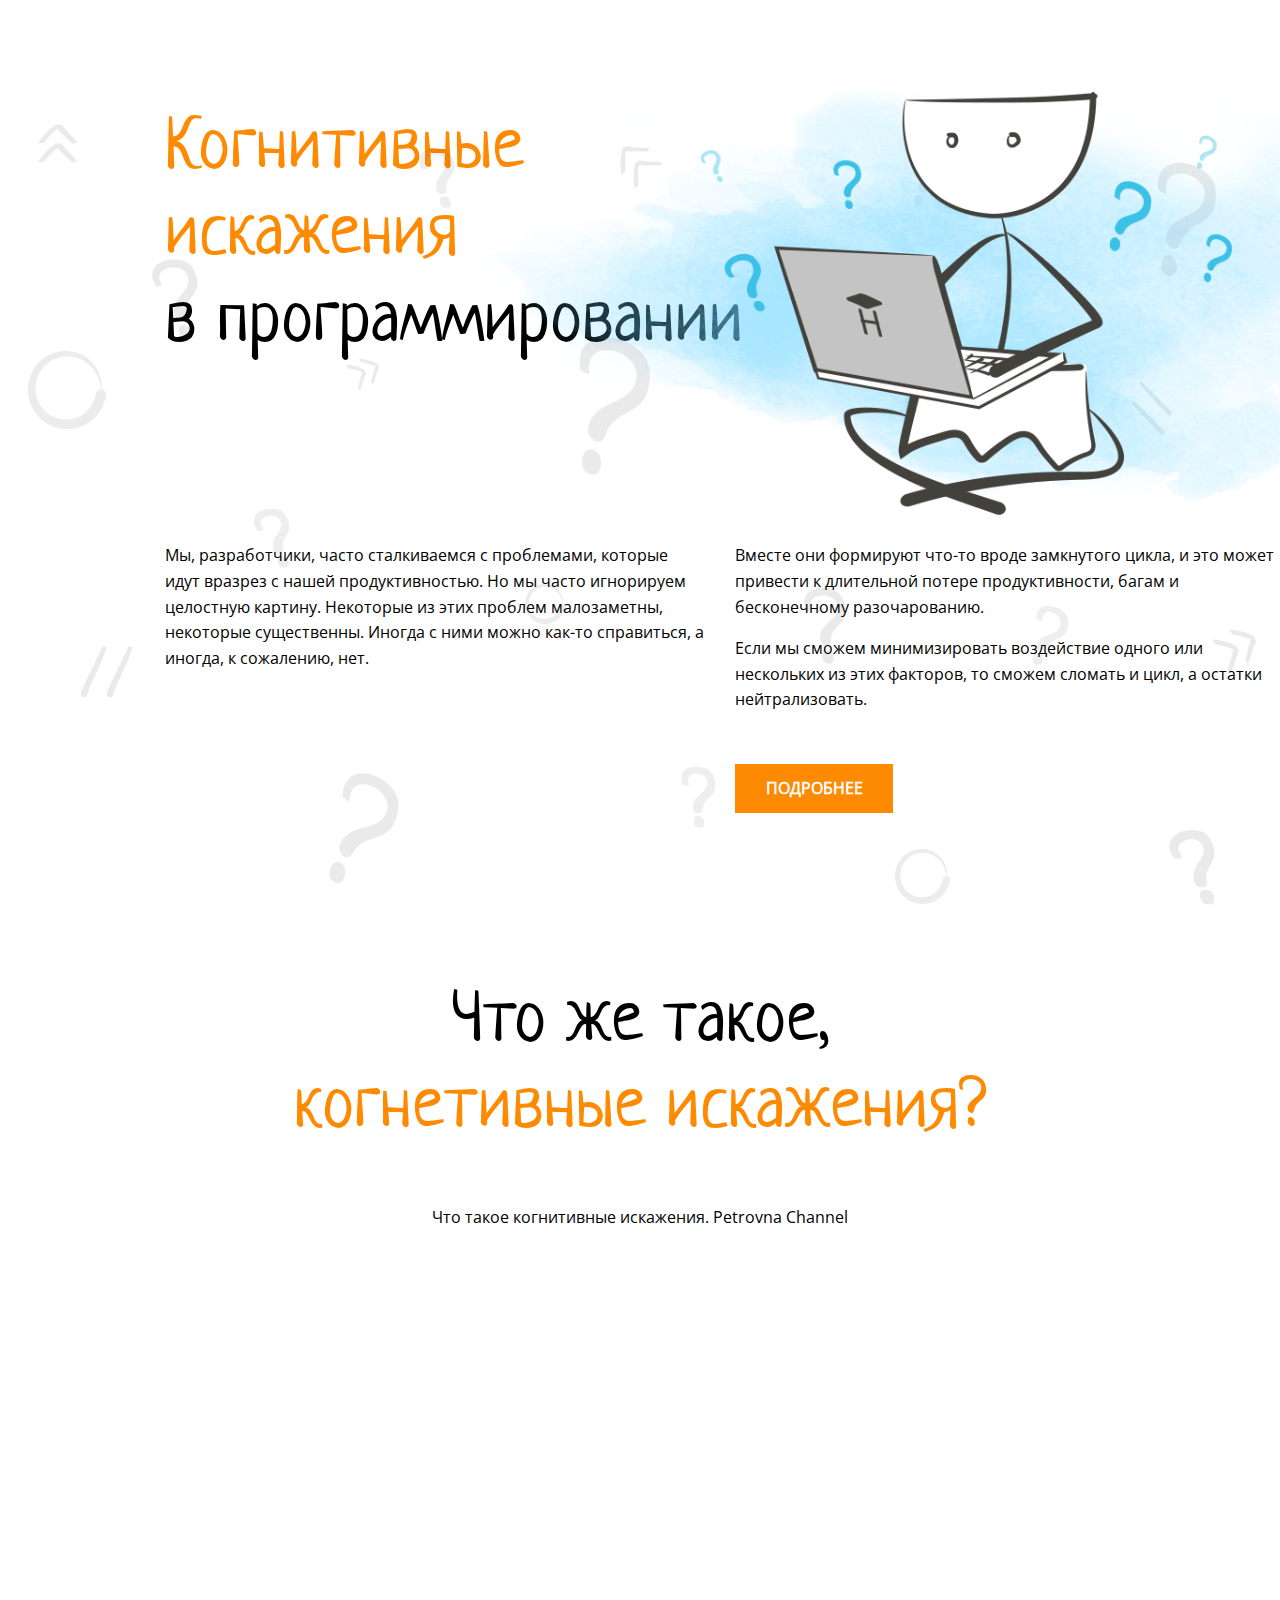
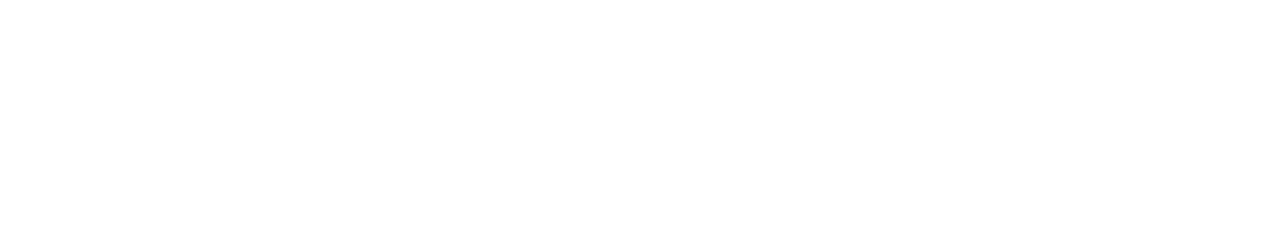
==== src/index.html @ 4d63b100 "cont video" ====
<!DOCTYPE html>
<html lang="ru">
<head>
    <meta charset="UTF-8">
    <meta name="viewport" content="width=device-width, initial-scale=1.0">
    <meta http-equiv="X-UA-Compatible" content="ie=edge">
    <title>TimurDavlet</title>

    <link rel="stylesheet" href="styles/style.css">
</head>
<body >
    <header class="bg">
            <div class="img-container">
                <img src="img/main.png" class="img-header">
            </div>
            <h1 class="h1-head"><span class="orange">Когнитивные<br> искажения<br></span> в программировании</h1>
            <div class="p-container">
                <div class="column-left">
                    <p>
                        Мы, разработчики, часто сталкиваемся с проблемами, которые идут вразрез с нашей продуктивностью. Но мы часто игнорируем целостную картину. Некоторые из этих проблем малозаметны, некоторые существенны. Иногда с ними можно как-то справиться, а иногда, к сожалению, нет.
                    </p>
                </div>
                <div class="column-right">
                    <p>
                        Вместе они формируют что-то вроде замкнутого цикла, и это может привести к длительной потере продуктивности, багам и бесконечному разочарованию.
                    </p>
                    <p>
                        Если мы сможем минимизировать воздействие одного или нескольких из этих факторов, то сможем сломать и цикл, а остатки нейтрализовать.
                    </p>
                    <a href="#" class="no-link">
                        <div class="more-text">
                            ПОДРОБНЕЕ
                        </div>
                    </a>
                    
                </div>
            </div>
    </header>
    <main>
        <div>
            <h2>Что же такое,<br><span class="orange">когнетивные искажения?</span></h2>
            <p>Что такое когнитивные искажения. Petrovna Channel</p>
            <div class="cont-video">
                <iframe class="video" width="919" height="569" src="https://www.youtube.com/embed/jie9AizBqss" frameborder="0" allowfullscreen></iframe>
            </div>
        </div>
    </main>
    <footer>

    </footer>
</body>
</html>
---- src/styles/style.css ----
/** CSS STYLE **/
@font-face {
    font-weight: 400; /* Соответствует значению normal */
    font-family: 'Open Sans';
    src: url('../fonts/OpenSans-VariableFont_wdth,wght.ttf');
}

@font-face {
    font-weight: 400; /* Соответствует значению normal */
    font-family: 'Neucha';
    font-style: normal;
    src: url('../fonts/Neucha-Regular.ttf');
}

body {
    font-family: 'Open Sans', sans-serif;
    font-style: normal;
    font-size: 16px;
    line-height: 25.6px;
    overflow-x: hidden;
    margin: 0;
}

header {
    width: max-content;
    margin: 0 auto;
    position: relative;
}

.bg::before {
    background-image: url(../img/background.png);
    background-repeat: no-repeat;
    background-size: cover;
    opacity: 10%;
    content: "";
    position: absolute;
    height: 100%;
    width: 100%;
}

.h1-head {
    line-height: 86.4px;
    font-family: 'Neucha', sans-serif;
    font-size: 72px;
    font-weight: normal;
    margin-left: 165px;
    margin-right: 137px;
    margin-top: 100px;
}

.orange {
    color: #fe8a02;
}

.img-container {
    position: absolute;
    
}

.img-header {
    height: 525px;
    margin-top: 55px;
    position: relative;
    left: 461px;
    top: -125px;
}

.p-container {
    display: inline-flex;
    flex-direction: row;
    margin-top: 120px;
    margin-bottom: 100px;
}

.column-left {
    width: 540px;
    margin-left: 165px;
}

.column-right {
    padding-left: 30px;
    width: 540px;
    margin-right: 165px;
}

.no-link {
    background: #fe8a02;
    text-decoration: none;
}

.more-text {
    margin-top: 51px;
    background: #fe8a02;
    width: 110px;
    height: 25px;
    padding: 12px 24px;
    font-weight: 700;
    color: #FFFFFF;
    text-transform: uppercase;
    text-align: center;
}

main {
    width: max-content;
    margin: 0 auto;
    position: relative;
}

main h2 {
    text-align: center;
    line-height: 86.4px;
    font-family: 'Neucha', sans-serif;
    font-size: 72px;
    font-weight: normal;
}

main p {
    text-align: center;
    margin-top: 27px;
    margin-bottom: 30px;
}

.cont-video {

}

.video {
    filter: drop-shadow(0 16px 32px rgba(0, 0, 0, 0.15));
}
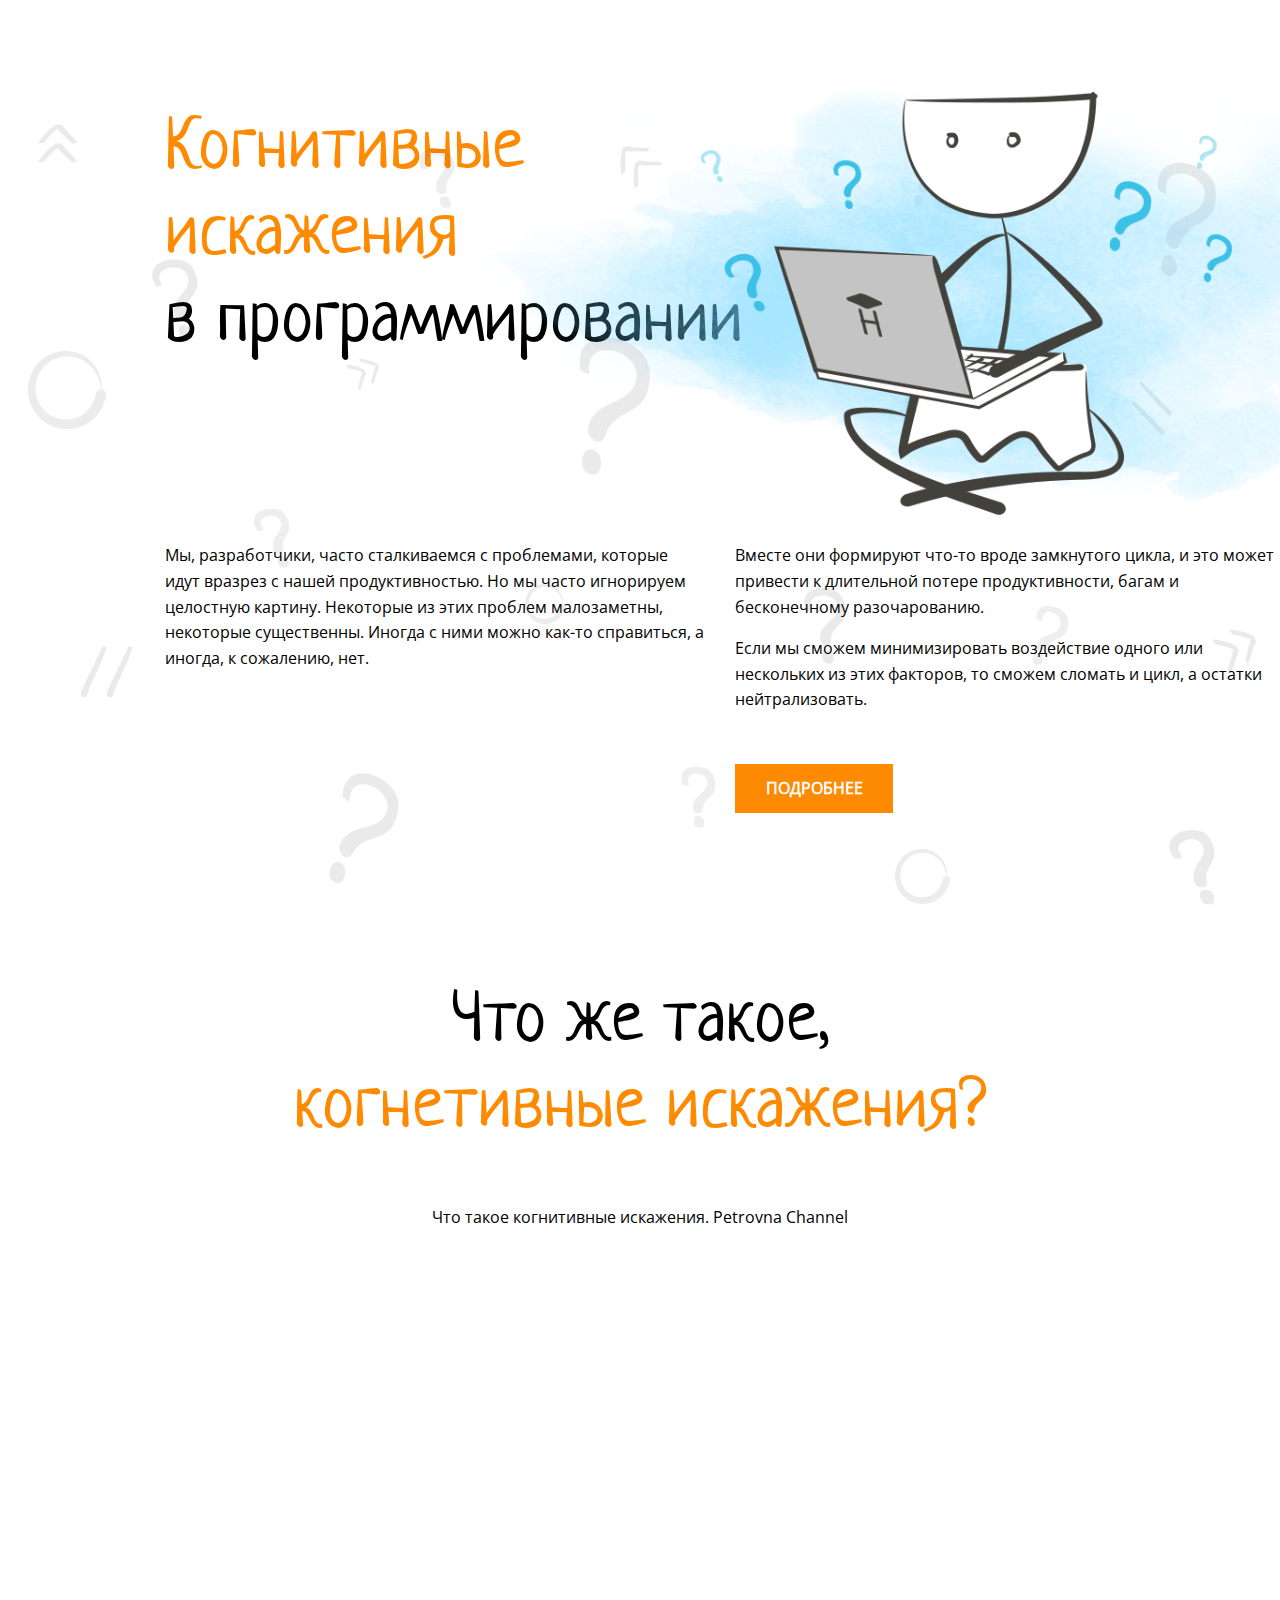
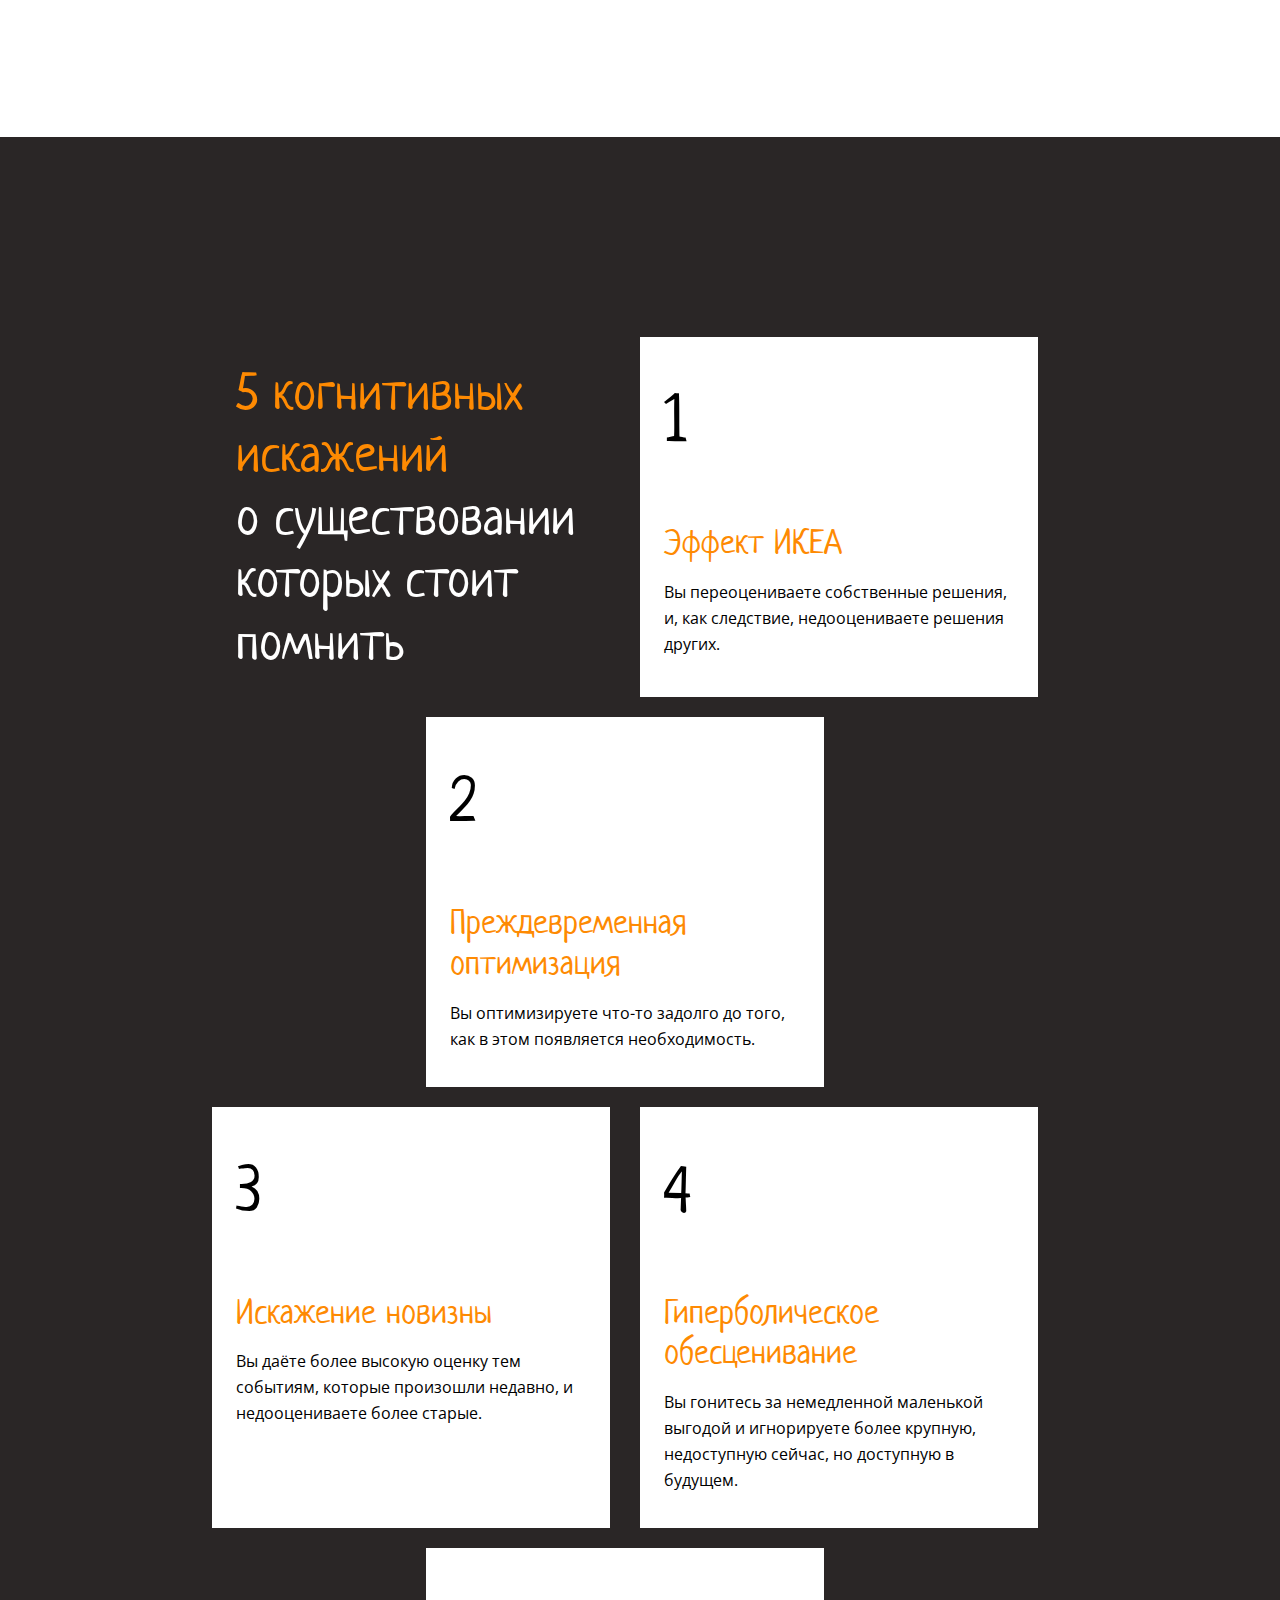
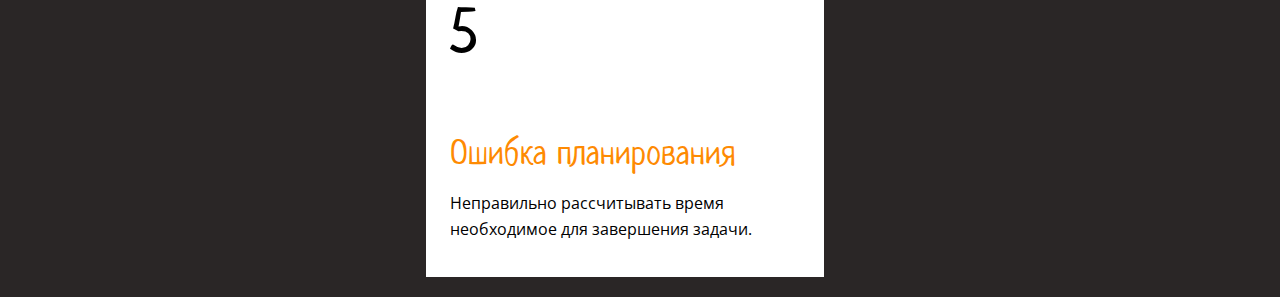
==== commit c90183b7: "nav" ====
--- a/src/index.html
+++ b/src/index.html
@@ -44,6 +44,43 @@
                 <iframe class="video" width="919" height="569" src="https://www.youtube.com/embed/jie9AizBqss" frameborder="0" allowfullscreen></iframe>
             </div>
         </div>
+        <nav id="navigation" class="container-flex">
+            <div class="nav-conteiner nav-head">
+                <h3>
+                    <span class="orange">5 когнитивных искажений</span><br><span class="white">о существовании которых стоит помнить</span>
+                </h3>
+            </div>
+            <div class="nav-conteiner">
+                <p class="number">1</p>
+                <h4 class="orange">Эффект ИКЕА</h4>
+                <p class="container-text">Вы переоцениваете собственные решения, и, как следствие, недооцениваете решения других.</p>
+            </div>
+            <div class="nav-conteiner">
+                <p class="number">2</p>
+                <h4 class="orange">Преждевременная оптимизация</h4>
+                <p class="container-text">Вы оптимизируете что-то задолго до того, как в этом появляется необходимость.</p>
+            </div>
+            <div class="break"></div>
+            
+            
+           
+            <div class="nav-conteiner">
+                <p class="number">3</p>
+                <h4 class="orange">Искажение новизны</h4>
+                <p class="container-text">Вы даёте более высокую оценку тем событиям, которые произошли недавно, и недооцениваете более старые.</p>
+            </div>
+            <div class="nav-conteiner">
+                <p class="number"> 4</p>
+                <h4 class="orange">Гиперболическое обесценивание</h4>
+                <p class="container-text">Вы гонитесь за немедленной маленькой выгодой и игнорируете более крупную, недоступную сейчас, но доступную в будущем.</p>
+            </div>
+            <div class="nav-conteiner">
+                <p class="number">5</p>
+                <h4 class="orange">Ошибка планирования</h4>
+                <p class="container-text">Неправильно рассчитывать время необходимое для завершения задачи.</p>
+            </div>
+           
+        </nav>
     </main>
     <footer>
 
--- a/src/styles/style.css
+++ b/src/styles/style.css
@@ -50,6 +50,10 @@
 
 .orange {
     color: #fe8a02;
+}
+
+.white {
+    color: #fff;
 }
 
 .img-container {
@@ -101,7 +105,6 @@
 }
 
 main {
-    width: max-content;
     margin: 0 auto;
     position: relative;
 }
@@ -121,9 +124,81 @@
 }
 
 .cont-video {
-
+    height: 476px;
+    display: flex;
+    justify-content: center;
 }
 
 .video {
     filter: drop-shadow(0 16px 32px rgba(0, 0, 0, 0.15));
-}+    margin-left: auto;
+    margin-right: auto;
+}
+
+.container-flex {
+    display: flex;
+    background: #2a2626;
+    width: 100%;
+    padding: 200px 0 0 0;
+    justify-content: center;
+    flex-wrap: wrap;
+}
+
+.nav-conteiner {
+    flex-basis: 350px;
+    padding: 24px;
+    margin-right: 30px;
+    margin-bottom: 20px;
+    background: #fff;
+}
+
+.nav-head {
+    background: #2a2626;
+}
+
+
+.nav-conteiner h3 {
+    text-align: left;
+    line-height: 1.2em;
+    font-family: 'Neucha', sans-serif;
+    font-size: 52px;
+    font-weight: normal;
+    margin-top: 0;
+    margin-bottom: 0;
+}
+
+.nav-conteiner h4 {
+    text-align: left;
+    font-family: 'Neucha', sans-serif;
+    font-size: 34px;
+    line-height: 1.2em;
+    font-weight: normal;
+    padding: 0 0 16px 0;
+    margin: 0;
+}
+
+.container-text {
+    font-size: 16px;
+    line-height: 26px;
+    text-align: left;
+    margin: 0;
+    padding-bottom: 11px;
+}
+
+.number {
+    text-align: left;
+    padding-bottom: 40px;
+    font-size: 64px;
+    font-family: 'Neucha', sans-serif;
+    font-weight: normal;
+    line-height: 1em;
+} 
+
+.break {
+    flex-basis: 100%;
+}
+
+.nav-conteiner:hover {
+    background: #fe8a02;
+    color: #fff;
+} 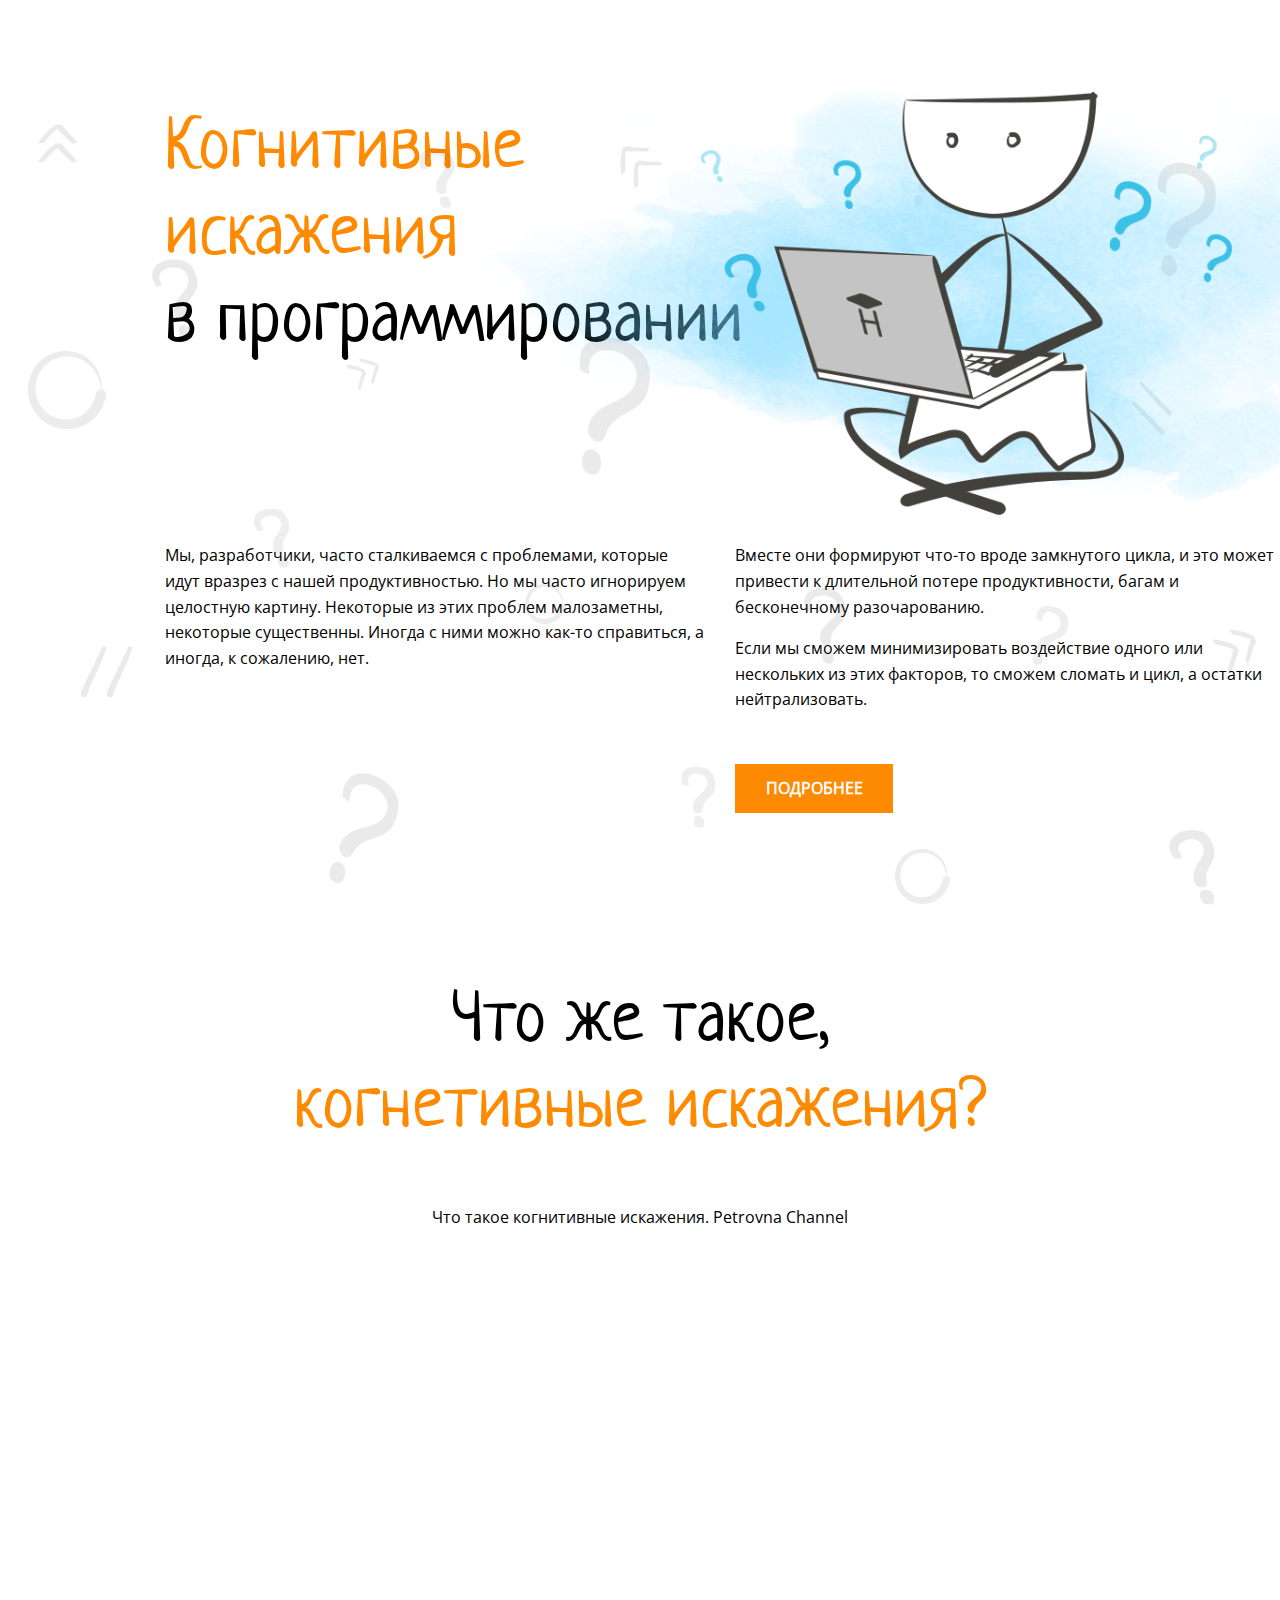
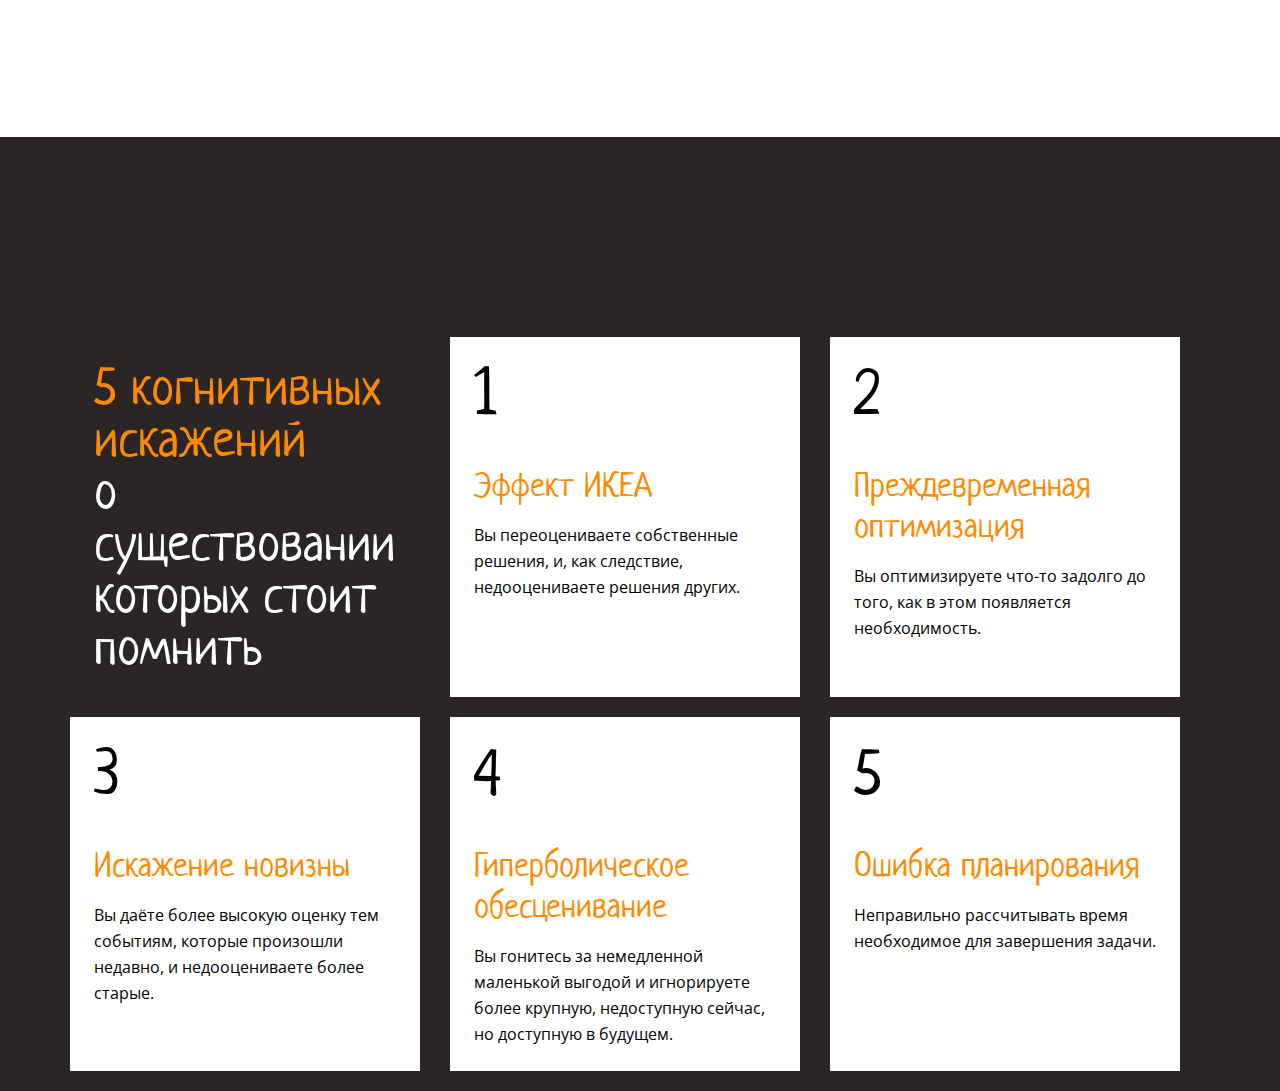
==== commit 3e1bf8de: "nav v2" ====
--- a/src/index.html
+++ b/src/index.html
@@ -45,7 +45,7 @@
             </div>
         </div>
         <nav id="navigation" class="container-flex">
-            <div class="nav-conteiner nav-head">
+            <div class="nav-head">
                 <h3>
                     <span class="orange">5 когнитивных искажений</span><br><span class="white">о существовании которых стоит помнить</span>
                 </h3>
--- a/src/styles/style.css
+++ b/src/styles/style.css
@@ -150,16 +150,24 @@
     margin-right: 30px;
     margin-bottom: 20px;
     background: #fff;
+    box-sizing: border-box;
 }
 
 .nav-head {
     background: #2a2626;
 }
 
-
-.nav-conteiner h3 {
-    text-align: left;
-    line-height: 1.2em;
+.nav-head {
+    flex-basis: 350px;
+    padding: 24px;
+    margin-right: 30px;
+    margin-bottom: 20px;
+    box-sizing: border-box;
+}
+
+.nav-head h3 {
+    text-align: left;
+    line-height: 1;
     font-family: 'Neucha', sans-serif;
     font-size: 52px;
     font-weight: normal;
@@ -182,7 +190,6 @@
     line-height: 26px;
     text-align: left;
     margin: 0;
-    padding-bottom: 11px;
 }
 
 .number {
@@ -192,6 +199,7 @@
     font-family: 'Neucha', sans-serif;
     font-weight: normal;
     line-height: 1em;
+    margin: 0;
 } 
 
 .break {
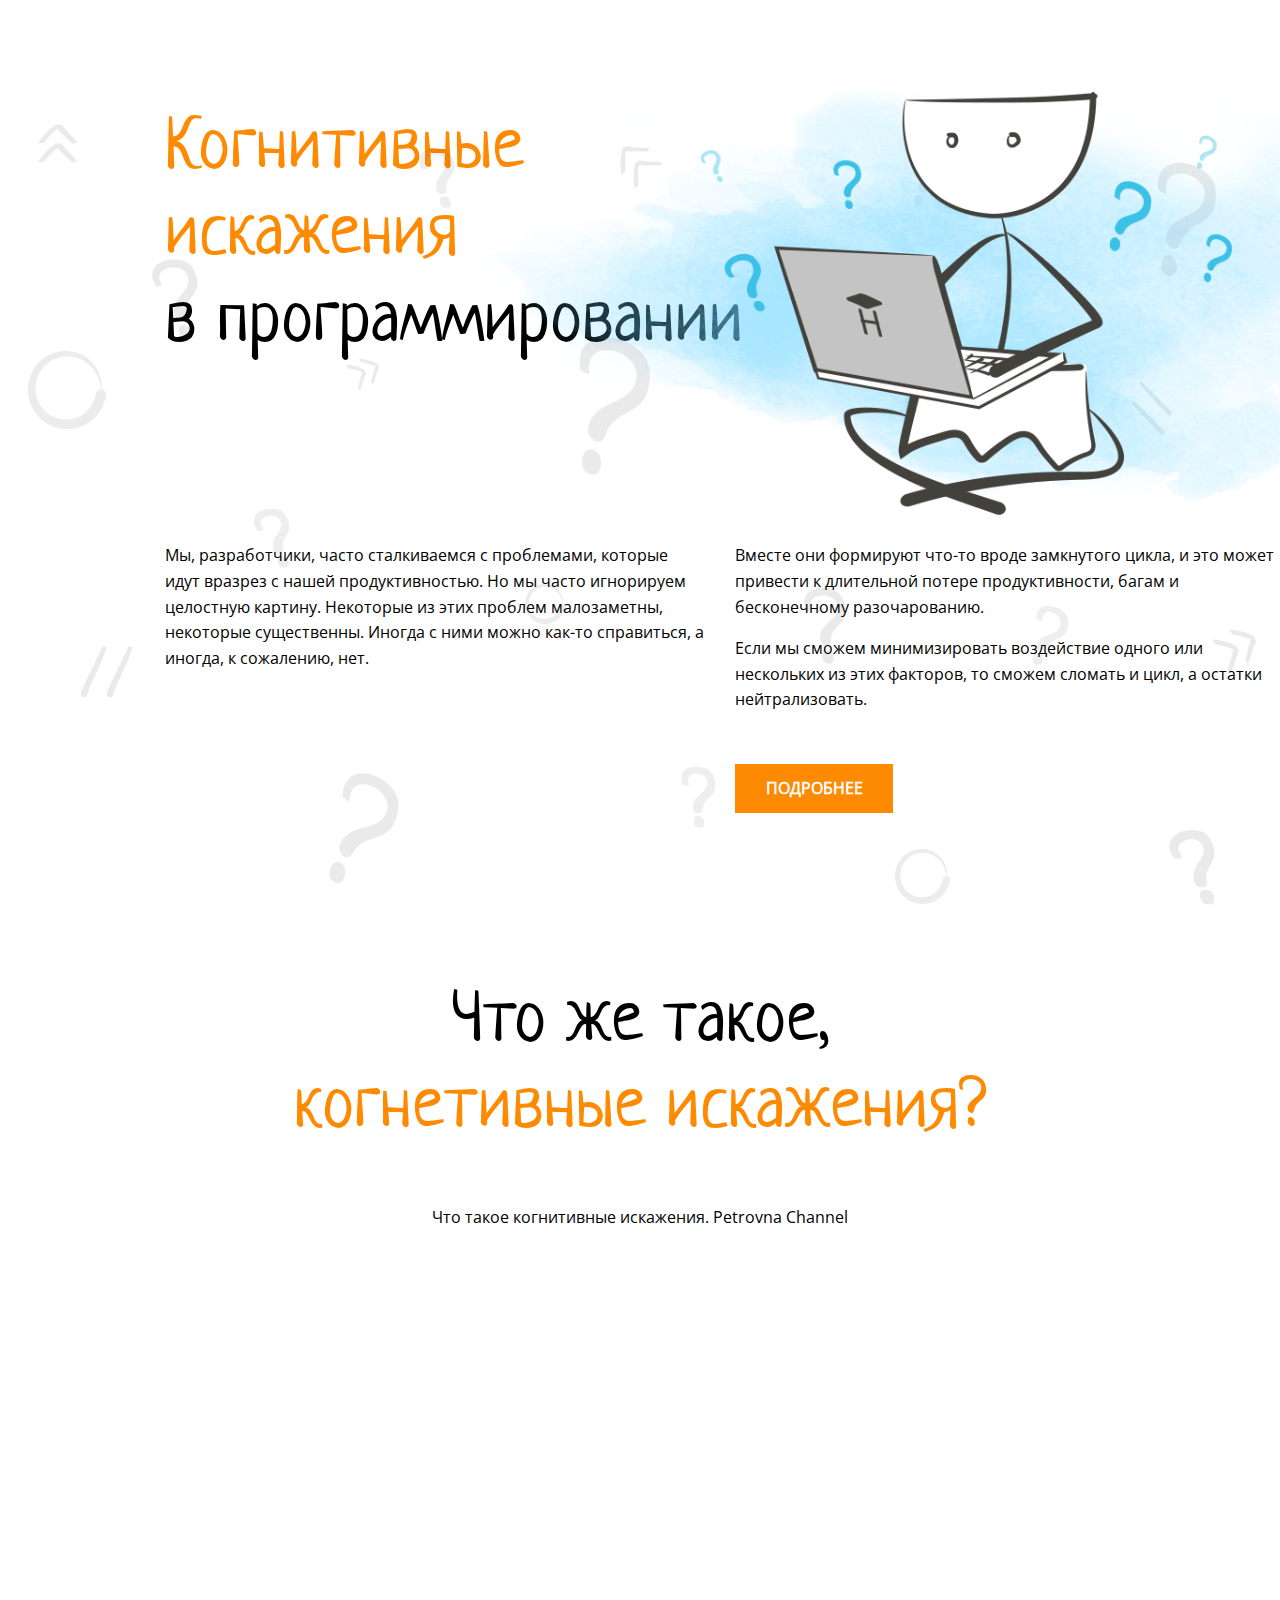
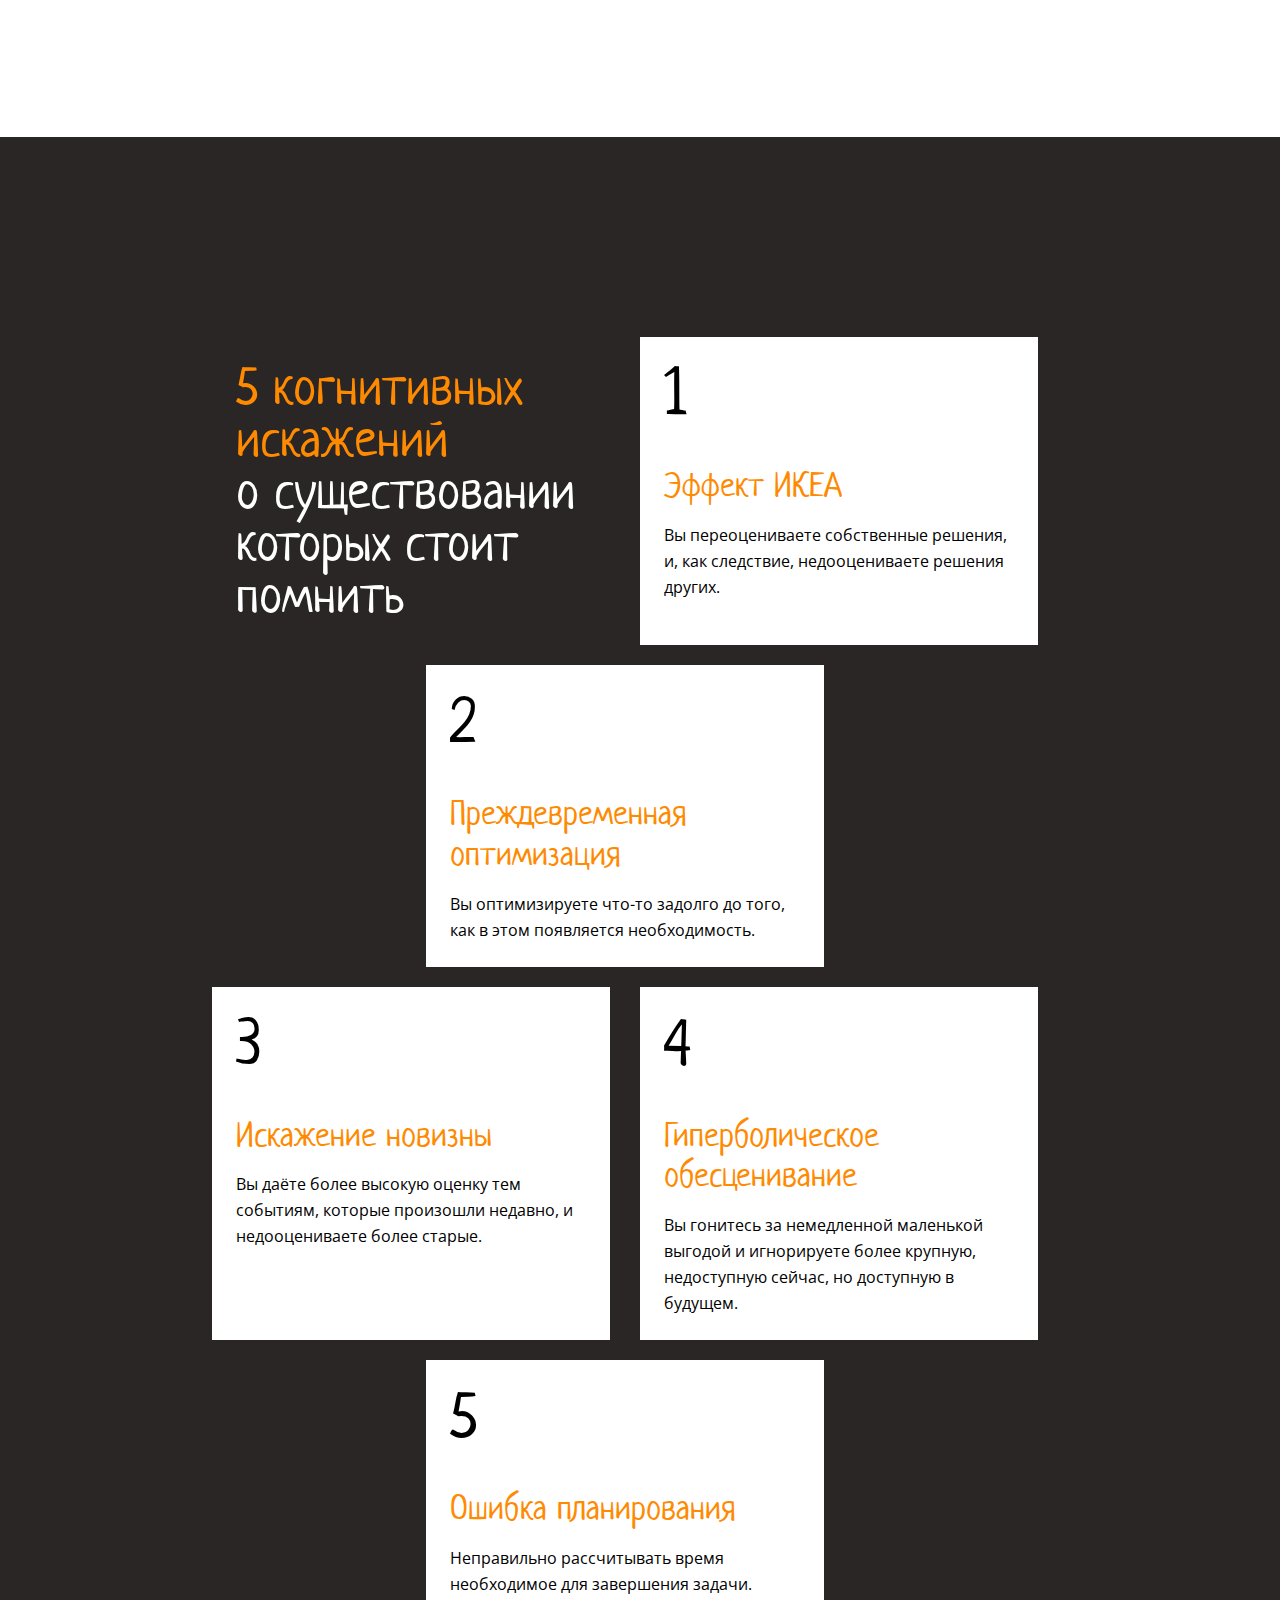
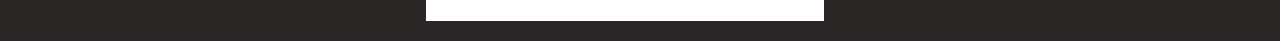
==== commit 93d4aa90: "nav +href +color +hover" ====
--- a/src/index.html
+++ b/src/index.html
@@ -50,12 +50,12 @@
                     <span class="orange">5 когнитивных искажений</span><br><span class="white">о существовании которых стоит помнить</span>
                 </h3>
             </div>
-            <div class="nav-conteiner">
+            <div onclick="location.href='#navigation';" class="nav-conteiner">
                 <p class="number">1</p>
                 <h4 class="orange">Эффект ИКЕА</h4>
                 <p class="container-text">Вы переоцениваете собственные решения, и, как следствие, недооцениваете решения других.</p>
             </div>
-            <div class="nav-conteiner">
+            <div onclick="location.href='#navigation';" class="nav-conteiner">
                 <p class="number">2</p>
                 <h4 class="orange">Преждевременная оптимизация</h4>
                 <p class="container-text">Вы оптимизируете что-то задолго до того, как в этом появляется необходимость.</p>
@@ -64,17 +64,17 @@
             
             
            
-            <div class="nav-conteiner">
+            <div onclick="location.href='#navigation';" class="nav-conteiner">
                 <p class="number">3</p>
                 <h4 class="orange">Искажение новизны</h4>
                 <p class="container-text">Вы даёте более высокую оценку тем событиям, которые произошли недавно, и недооцениваете более старые.</p>
             </div>
-            <div class="nav-conteiner">
+            <div onclick="location.href='#navigation';" class="nav-conteiner">
                 <p class="number"> 4</p>
                 <h4 class="orange">Гиперболическое обесценивание</h4>
                 <p class="container-text">Вы гонитесь за немедленной маленькой выгодой и игнорируете более крупную, недоступную сейчас, но доступную в будущем.</p>
             </div>
-            <div class="nav-conteiner">
+            <div onclick="location.href='#navigation';" class="nav-conteiner">
                 <p class="number">5</p>
                 <h4 class="orange">Ошибка планирования</h4>
                 <p class="container-text">Неправильно рассчитывать время необходимое для завершения задачи.</p>
--- a/src/styles/style.css
+++ b/src/styles/style.css
@@ -135,6 +135,10 @@
     margin-right: auto;
 }
 
+nav h4{
+    color: #fe8a02;
+}
+
 .container-flex {
     display: flex;
     background: #2a2626;
@@ -150,7 +154,7 @@
     margin-right: 30px;
     margin-bottom: 20px;
     background: #fff;
-    box-sizing: border-box;
+    cursor: pointer;
 }
 
 .nav-head {
@@ -162,7 +166,6 @@
     padding: 24px;
     margin-right: 30px;
     margin-bottom: 20px;
-    box-sizing: border-box;
 }
 
 .nav-head h3 {
@@ -209,4 +212,8 @@
 .nav-conteiner:hover {
     background: #fe8a02;
     color: #fff;
+} 
+
+.nav-conteiner:hover h4{
+    color: #fff;
 } 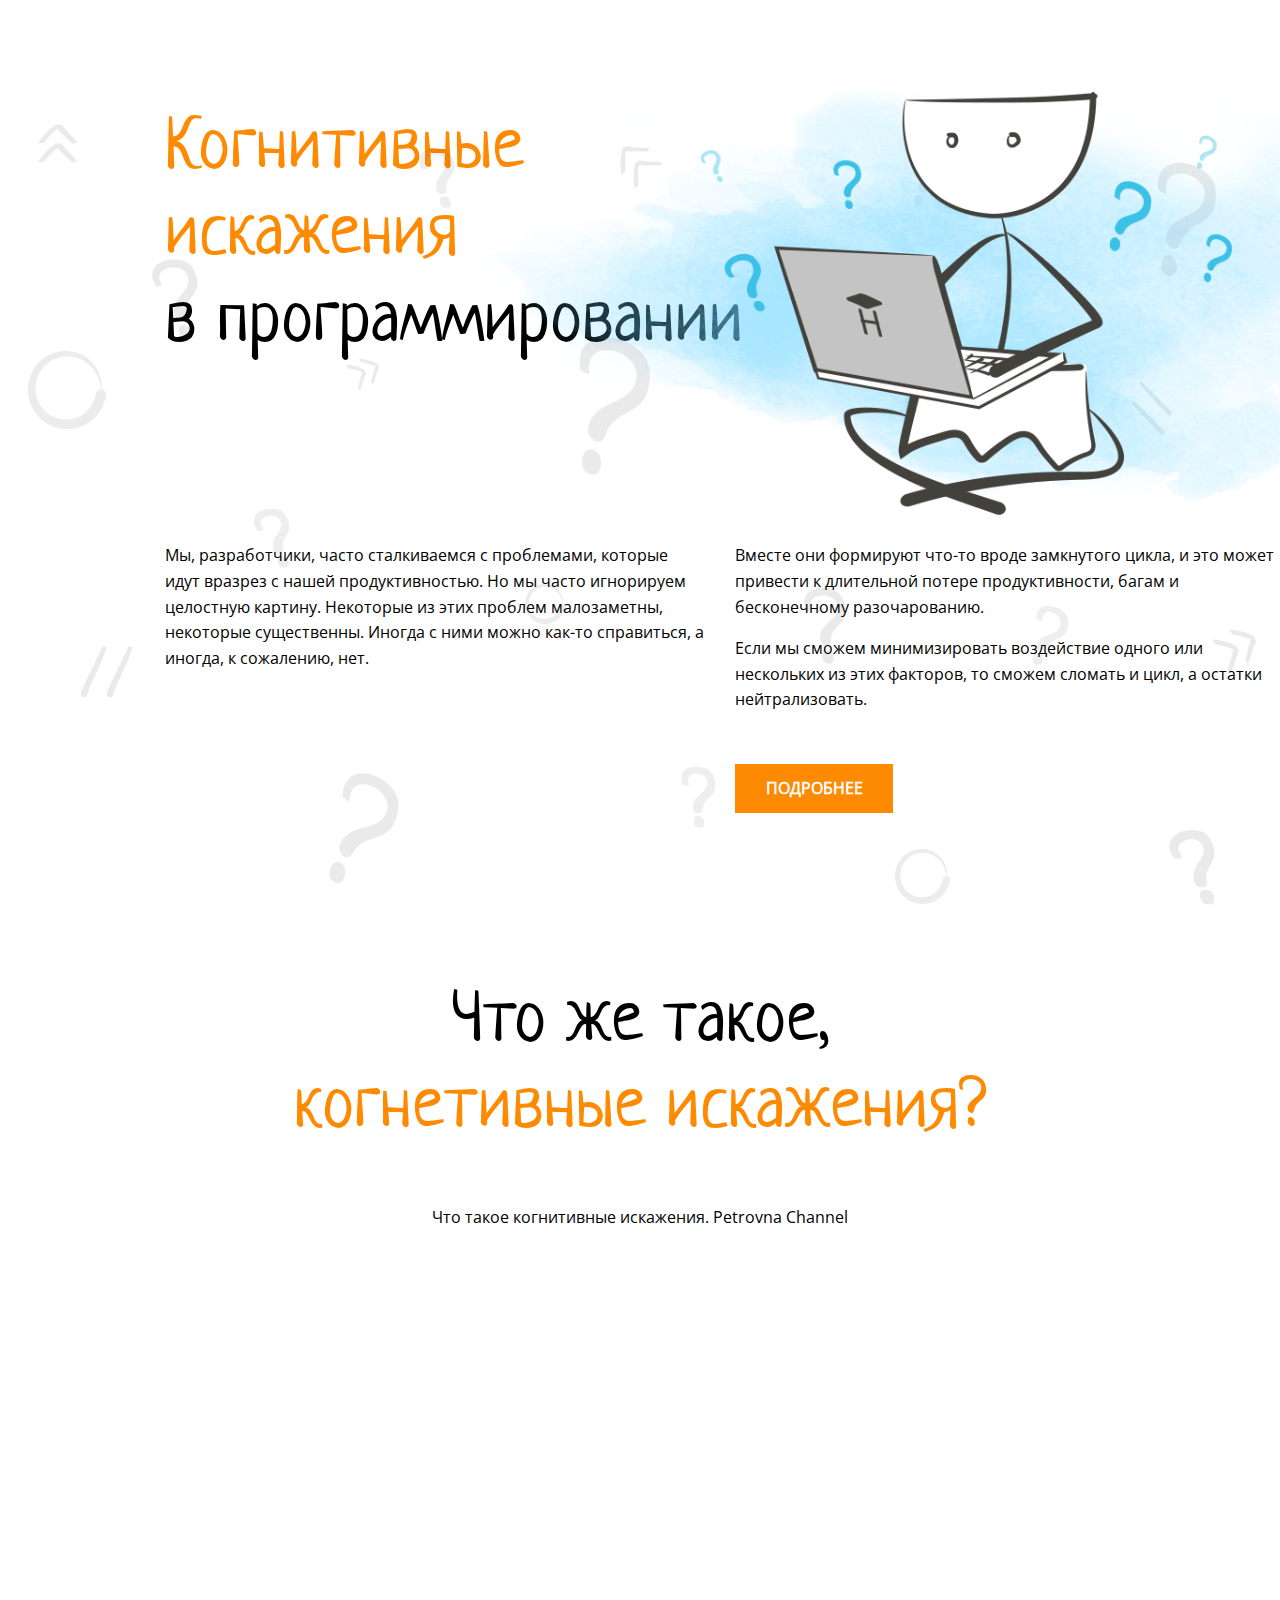
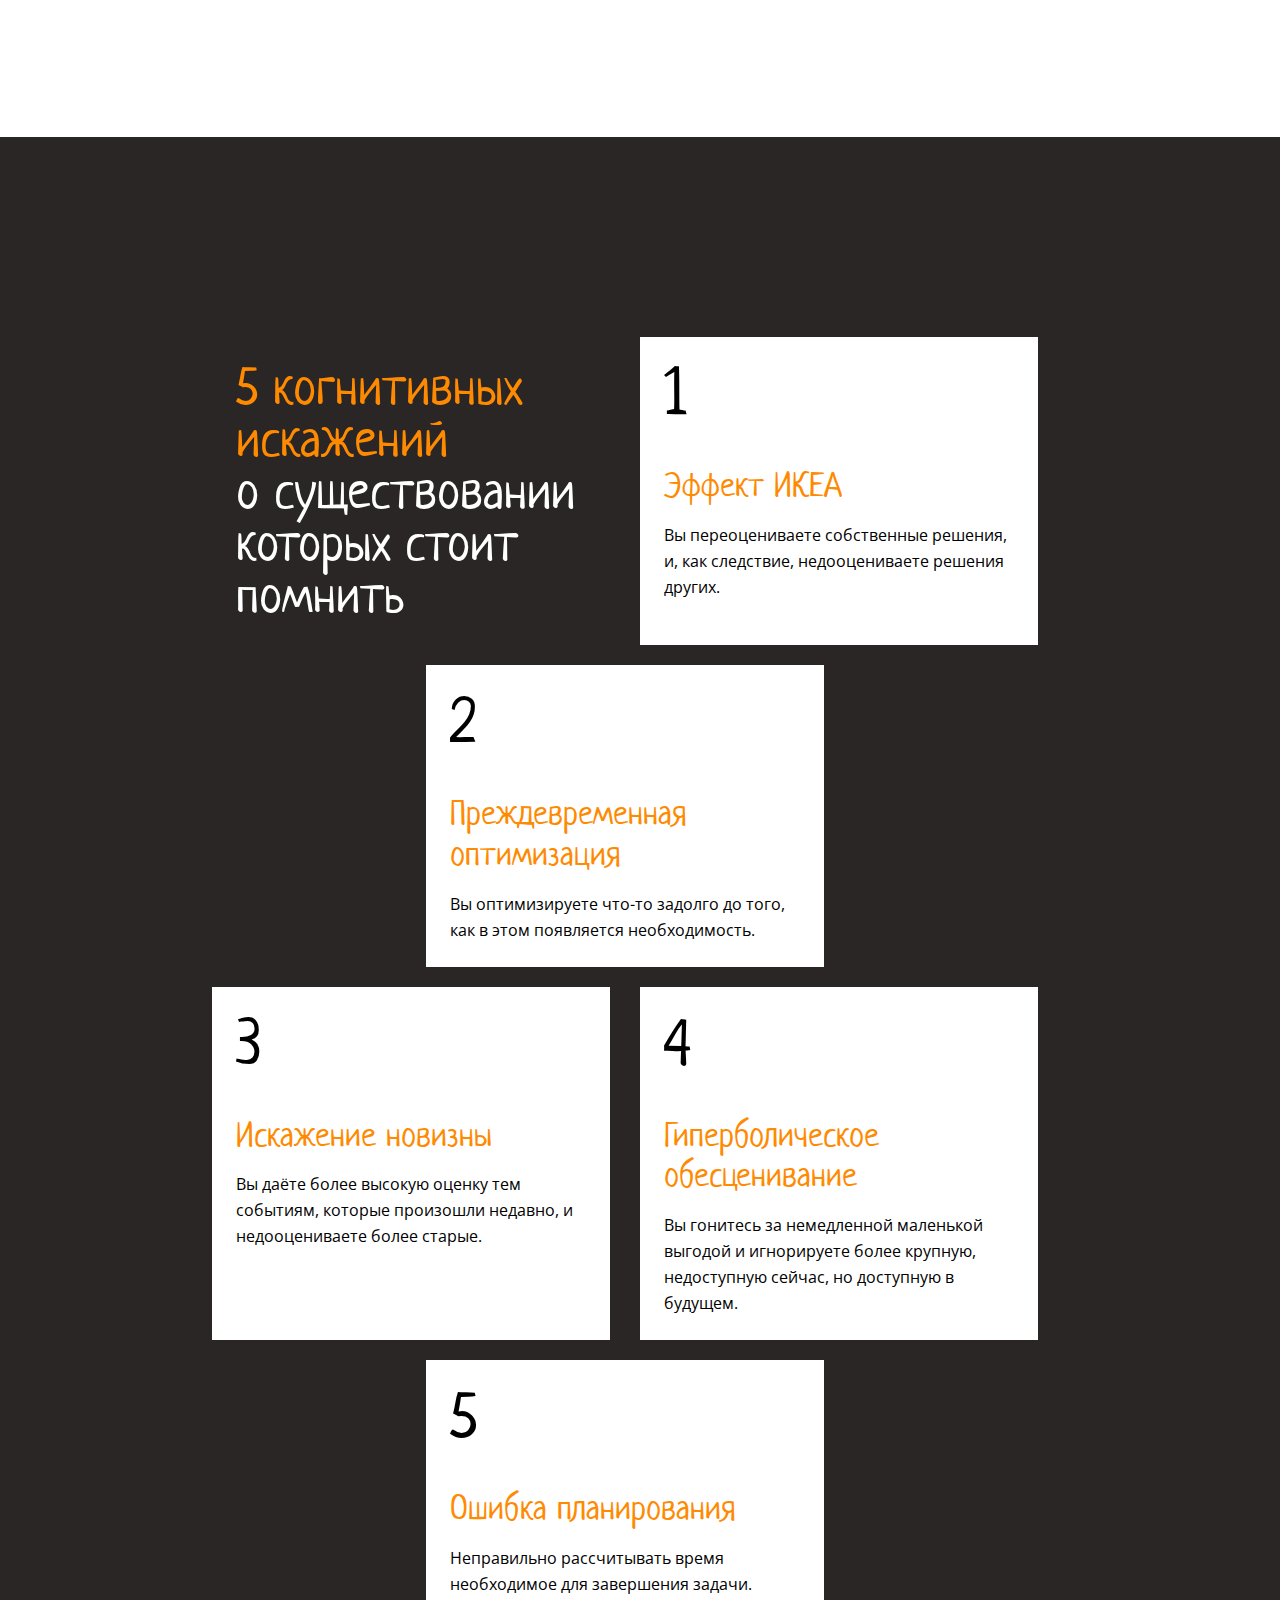
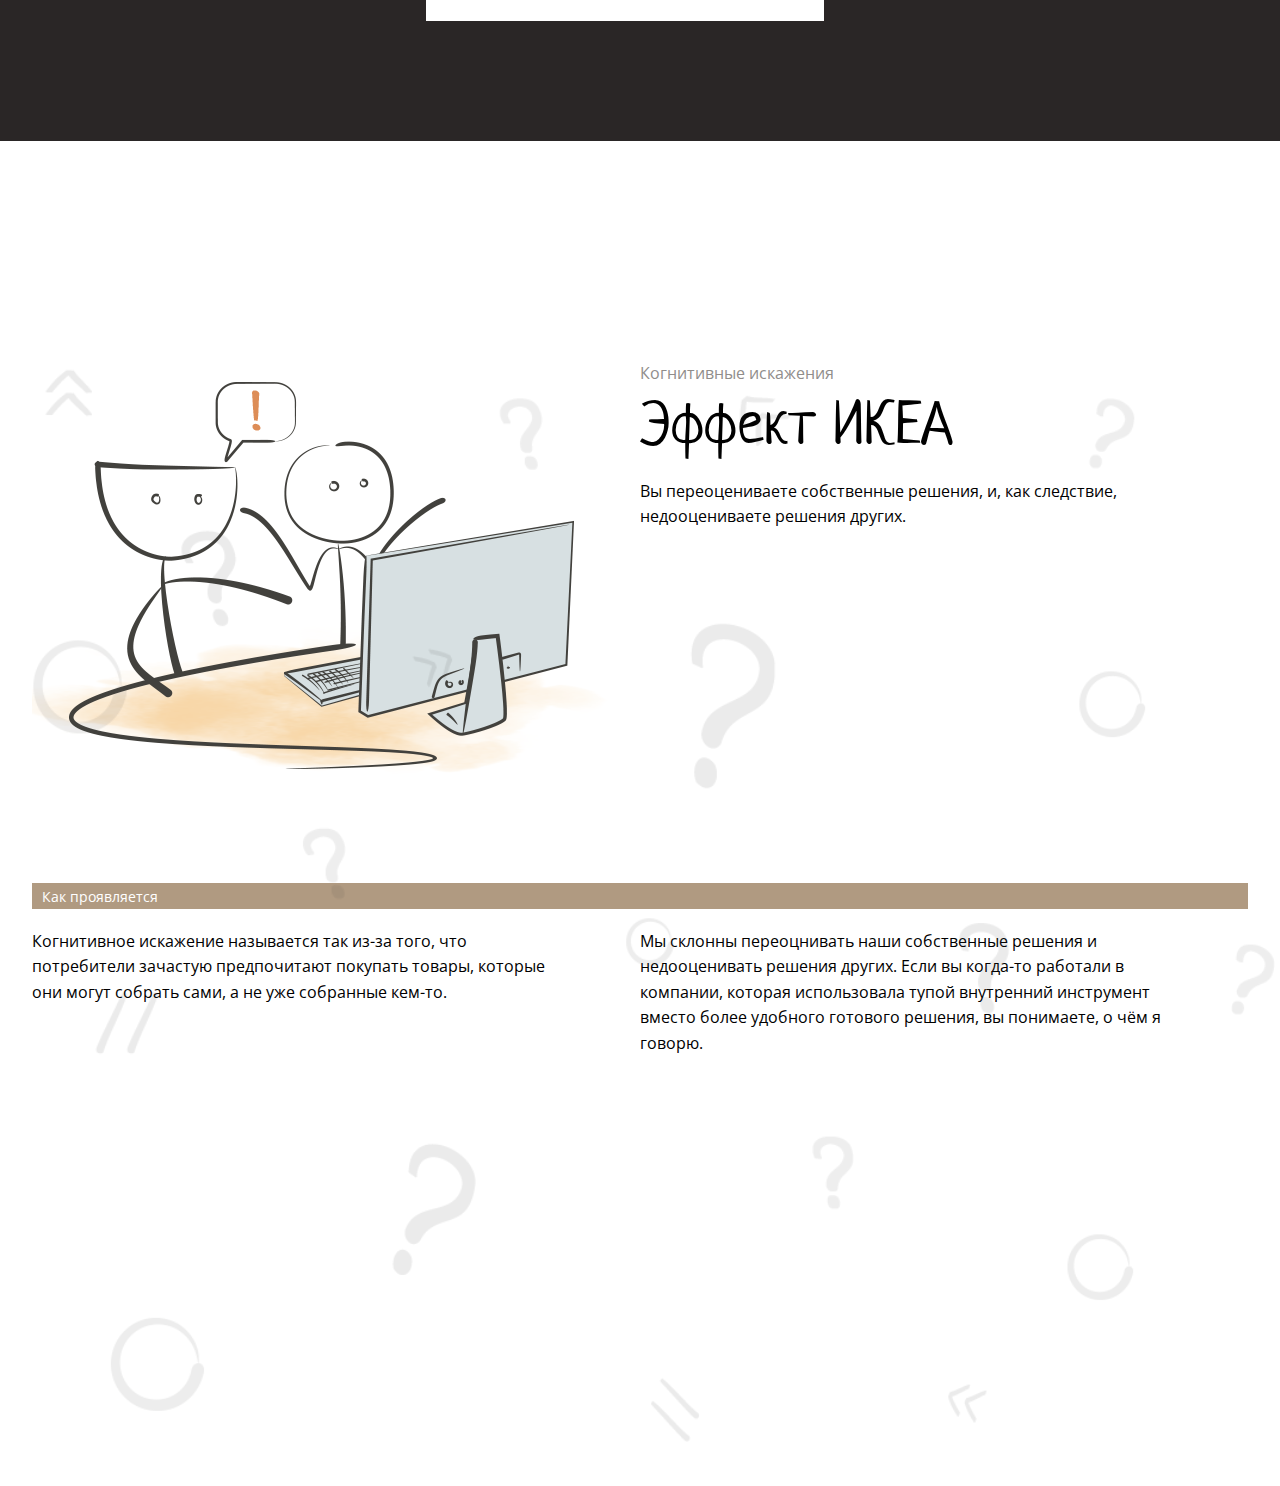
==== commit bb6b6eab: "ikea" ====
--- a/src/index.html
+++ b/src/index.html
@@ -61,9 +61,6 @@
                 <p class="container-text">Вы оптимизируете что-то задолго до того, как в этом появляется необходимость.</p>
             </div>
             <div class="break"></div>
-            
-            
-           
             <div onclick="location.href='#navigation';" class="nav-conteiner">
                 <p class="number">3</p>
                 <h4 class="orange">Искажение новизны</h4>
@@ -79,8 +76,32 @@
                 <h4 class="orange">Ошибка планирования</h4>
                 <p class="container-text">Неправильно рассчитывать время необходимое для завершения задачи.</p>
             </div>
-           
         </nav>
+        <section>
+            <article id="ikea-effect">
+                <div class="ikea-flex bg">
+                    <div class="conteiner-ikea">
+                        <img src="img/1.png">
+                    </div>
+                    <div class="conteiner-ikea">
+                        <p class="gray">Когнитивные искажения</p>
+                        <h3>Эффект ИКЕА</h3>
+                        <p class="title-text">Вы переоцениваете собственные решения, и, как следствие, недооцениваете решения других.</p>
+                    </div>
+                    <div class="conteiner-ikea-100">
+                        <div class="conteiner-ikea-p">
+                            <p>Как проявляется</p>
+                        </div>
+                    </div>
+                    <div class="conteiner-ikea">
+                        <p>Когнитивное искажение называется так из-за того, что потребители зачастую предпочитают покупать товары, которые они могут собрать сами, а не уже собранные кем-то.</p>
+                    </div>
+                    <div class="conteiner-ikea">
+                        <p>Мы склонны переоцнивать наши собственные решения и недооценивать решения других. Если вы когда-то работали в компании, которая использовала тупой внутренний инструмент вместо более удобного готового решения, вы понимаете, о чём я говорю.</p>
+                    </div>
+                </div>
+            </article>
+        </section>
     </main>
     <footer>
 
--- a/src/styles/style.css
+++ b/src/styles/style.css
@@ -146,6 +146,7 @@
     padding: 200px 0 0 0;
     justify-content: center;
     flex-wrap: wrap;
+    padding-bottom: 100px;
 }
 
 .nav-conteiner {
@@ -216,4 +217,89 @@
 
 .nav-conteiner:hover h4{
     color: #fff;
-} +} 
+
+.ikea-flex {
+    display: flex;
+    width: 100%;
+    padding: 200px 0 0 0;
+    justify-content: center;
+    flex-wrap: wrap;
+    padding-bottom: 100px;
+    margin: 0 auto;
+    position: relative;
+}
+
+.conteiner-ikea {
+    flex-basis: 578px;
+    width: 100%;
+    justify-content: center;
+    flex-wrap: wrap;
+    margin: 0 30px 100px 0;
+}
+
+.conteiner-ikea h3{
+    font-size: 60px;
+    font-family: 'Neucha', sans-serif;
+    font-weight: normal;
+    text-align: left;
+    margin: 0;
+    line-height: 72px;
+}
+
+.title-text {
+    font-size: 34px;
+    font-family: 'Neucha', sans-serif;
+    font-weight: normal;
+    text-align: left;
+    margin: 0;
+    line-height: 40.8px;
+    padding-top: 30px;
+    width: 452px;
+}
+
+.gray{
+    color: #908D8B;
+    font-size: 24px;
+    font-family: 'Neucha', sans-serif;
+    font-weight: normal;
+    text-align: left;
+    margin: 0;
+    line-height: 28.8px;
+}
+
+.conteiner-ikea-100 {
+    width: 100%;
+}
+
+.conteiner-ikea-p {
+    width: 1216px;
+    height: 26px;
+    justify-content: left;
+    background: #B09A81;
+    margin: 0 auto;
+}
+
+.conteiner-ikea-p p {
+    margin: 0;
+    text-align: left;
+    padding-top: 5px;
+    padding-left: 10px;
+    padding-bottom: 5px;
+    color: #fff;
+    font-family: 'Open Sans', sans-serif;
+    font-style: normal;
+    font-size: 14px;
+    line-height: 18.8px;
+}
+
+.conteiner-ikea p {
+    padding: 0;
+    text-align: left;
+    font-family: 'Open Sans', sans-serif;
+    font-style: normal;
+    font-size: 16px;
+    line-height: 25.6px;
+    width: 540px;
+    margin-top: 20px;
+}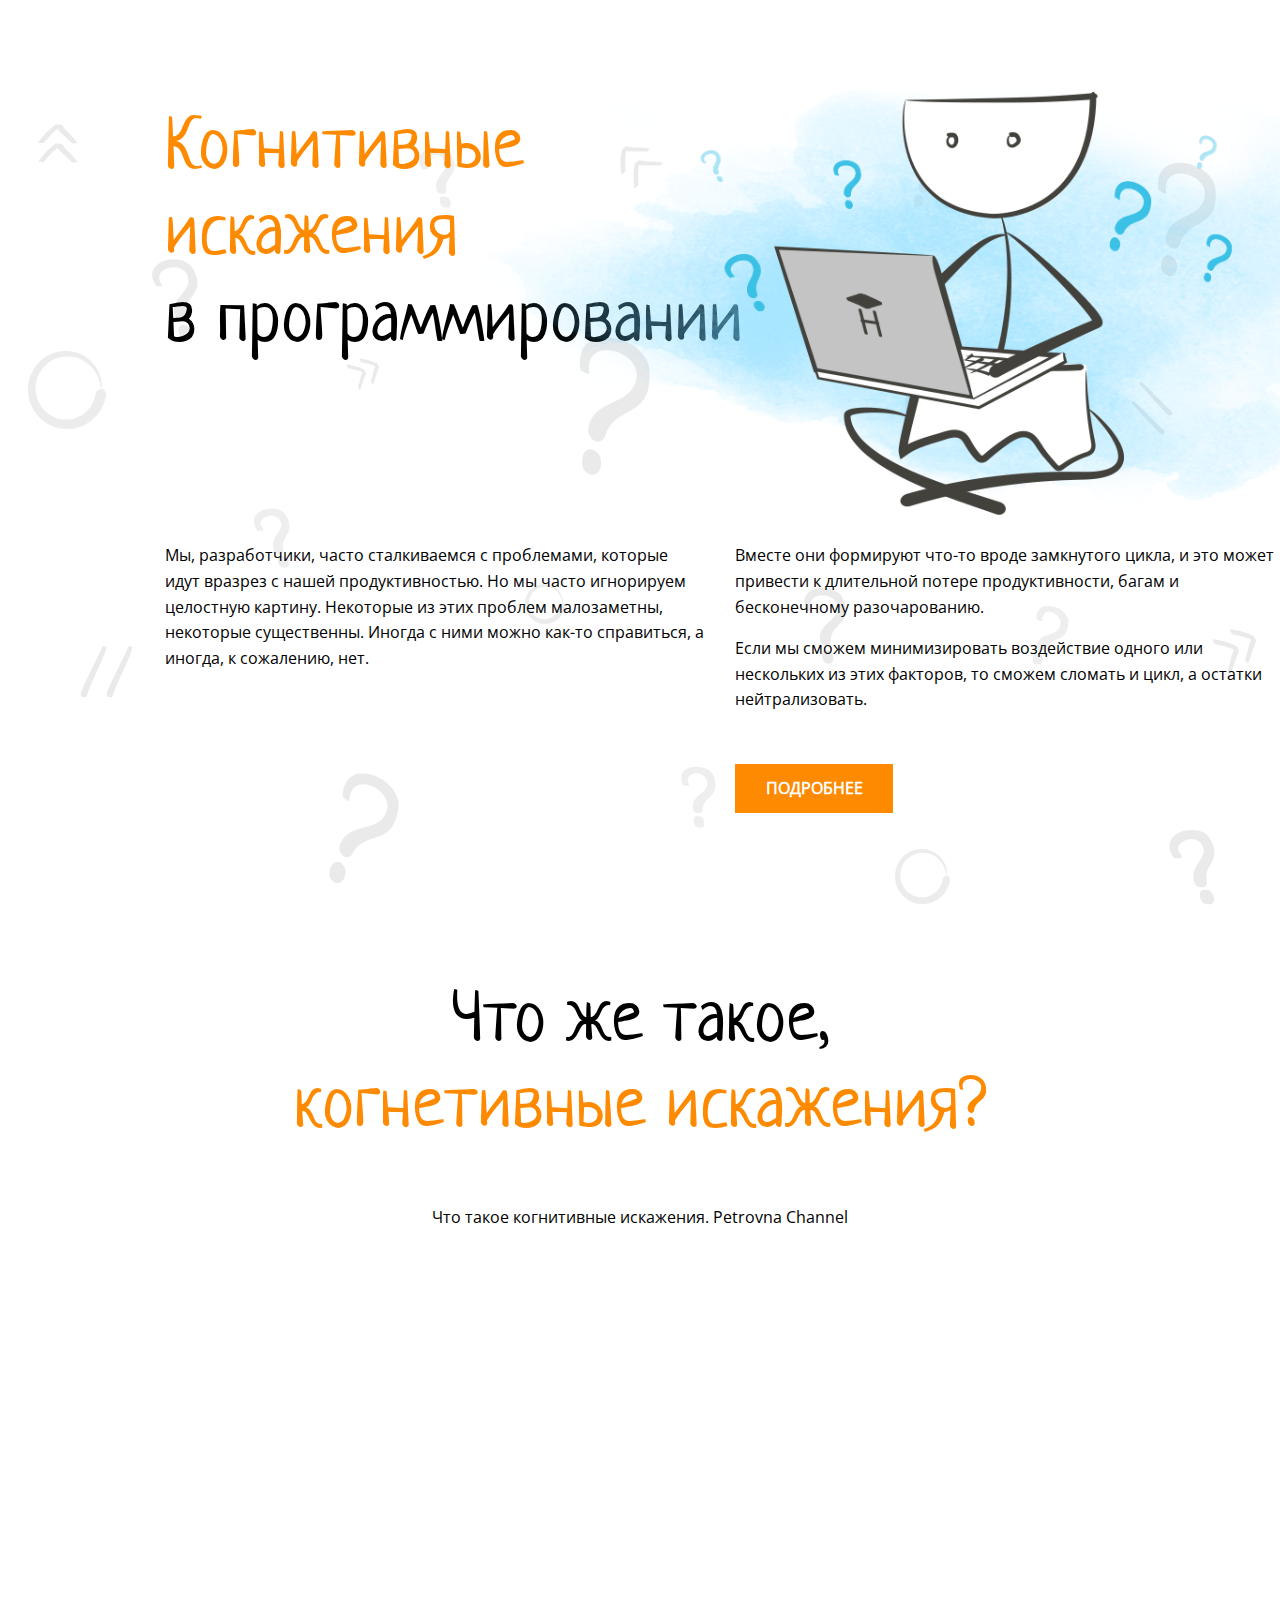
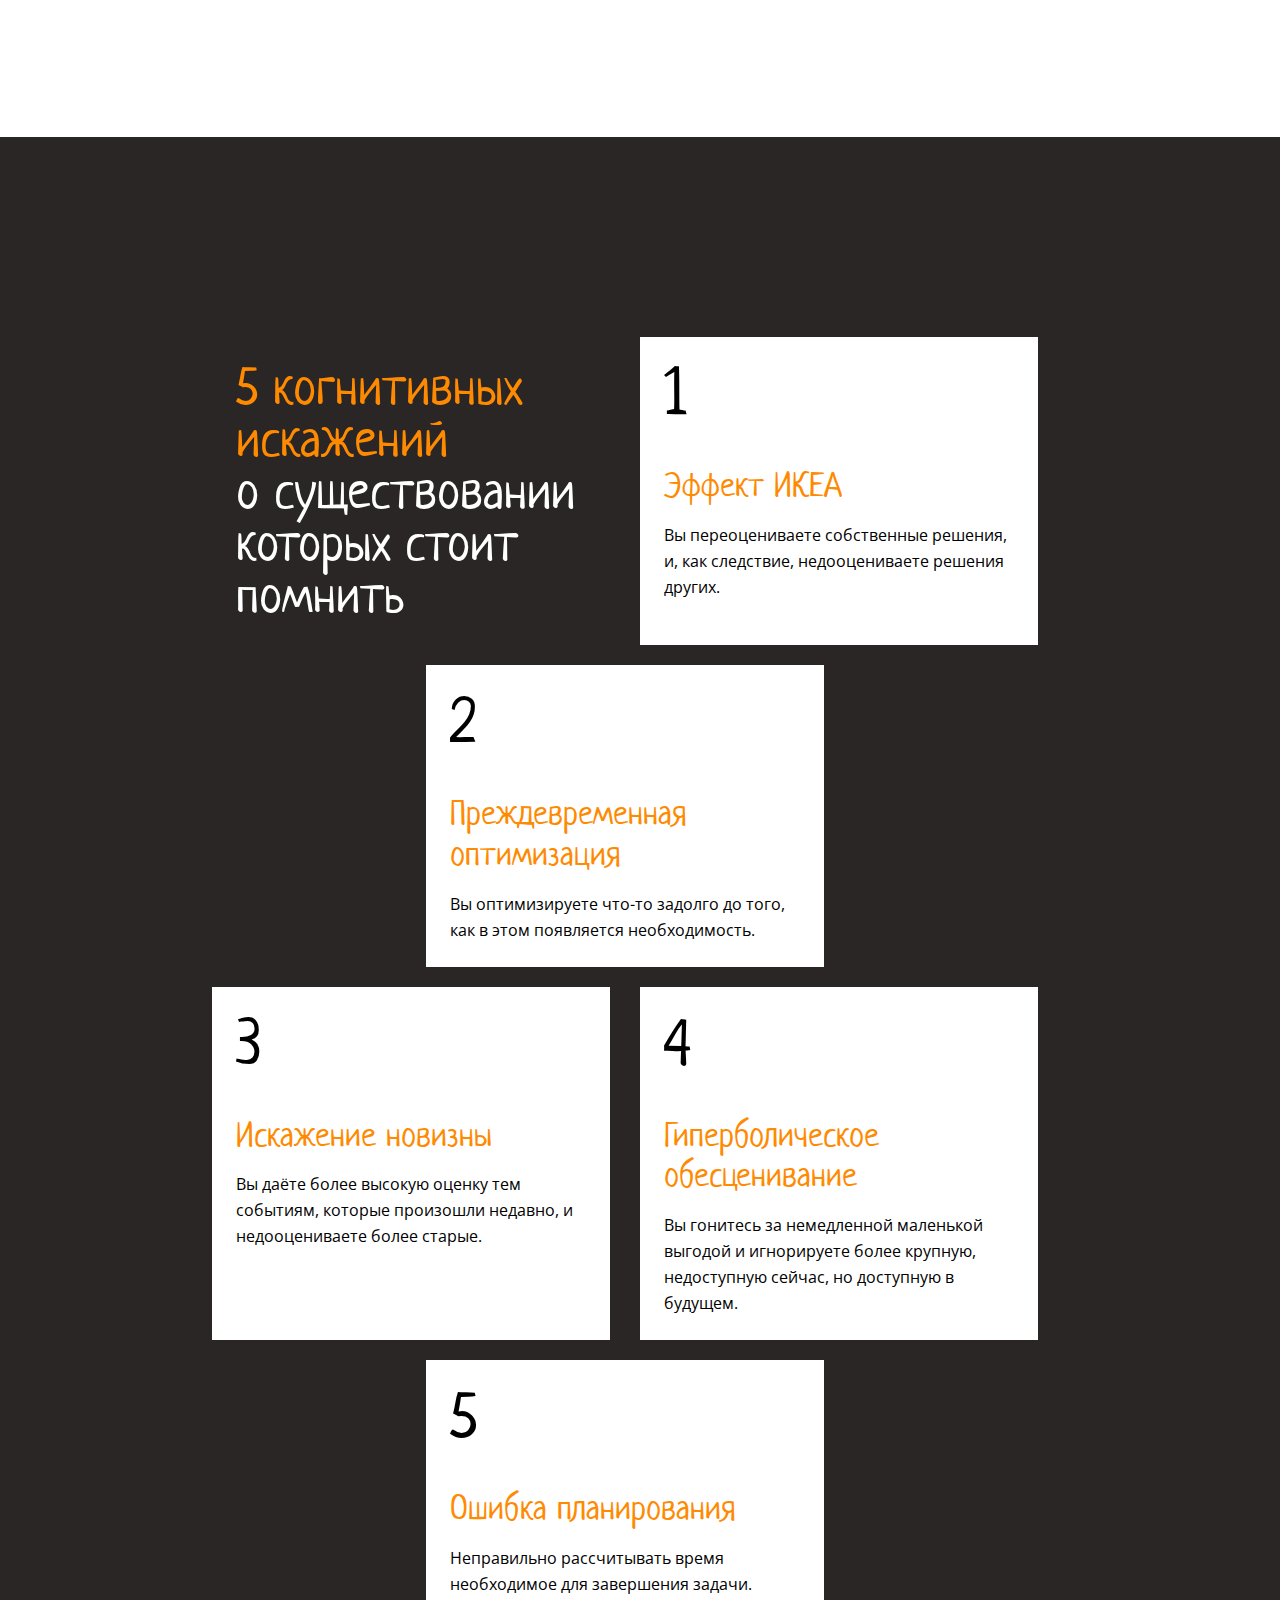
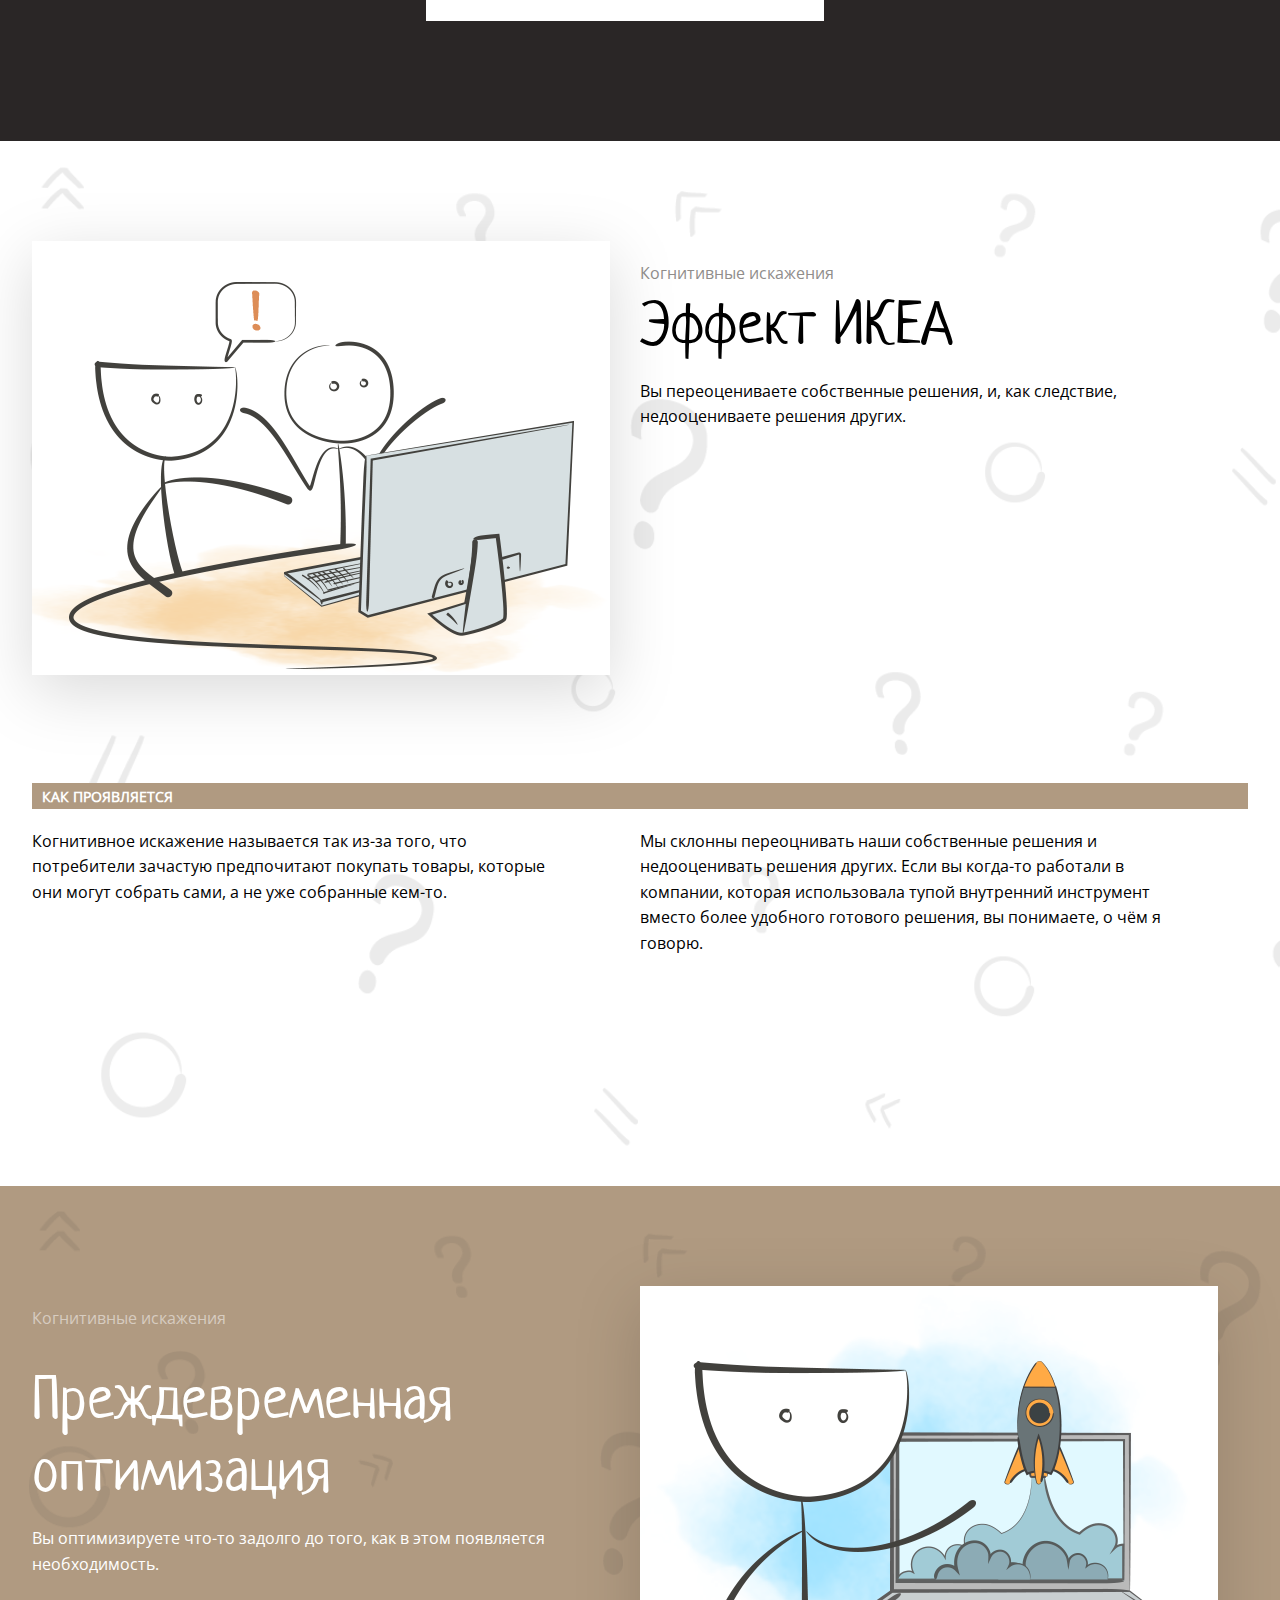
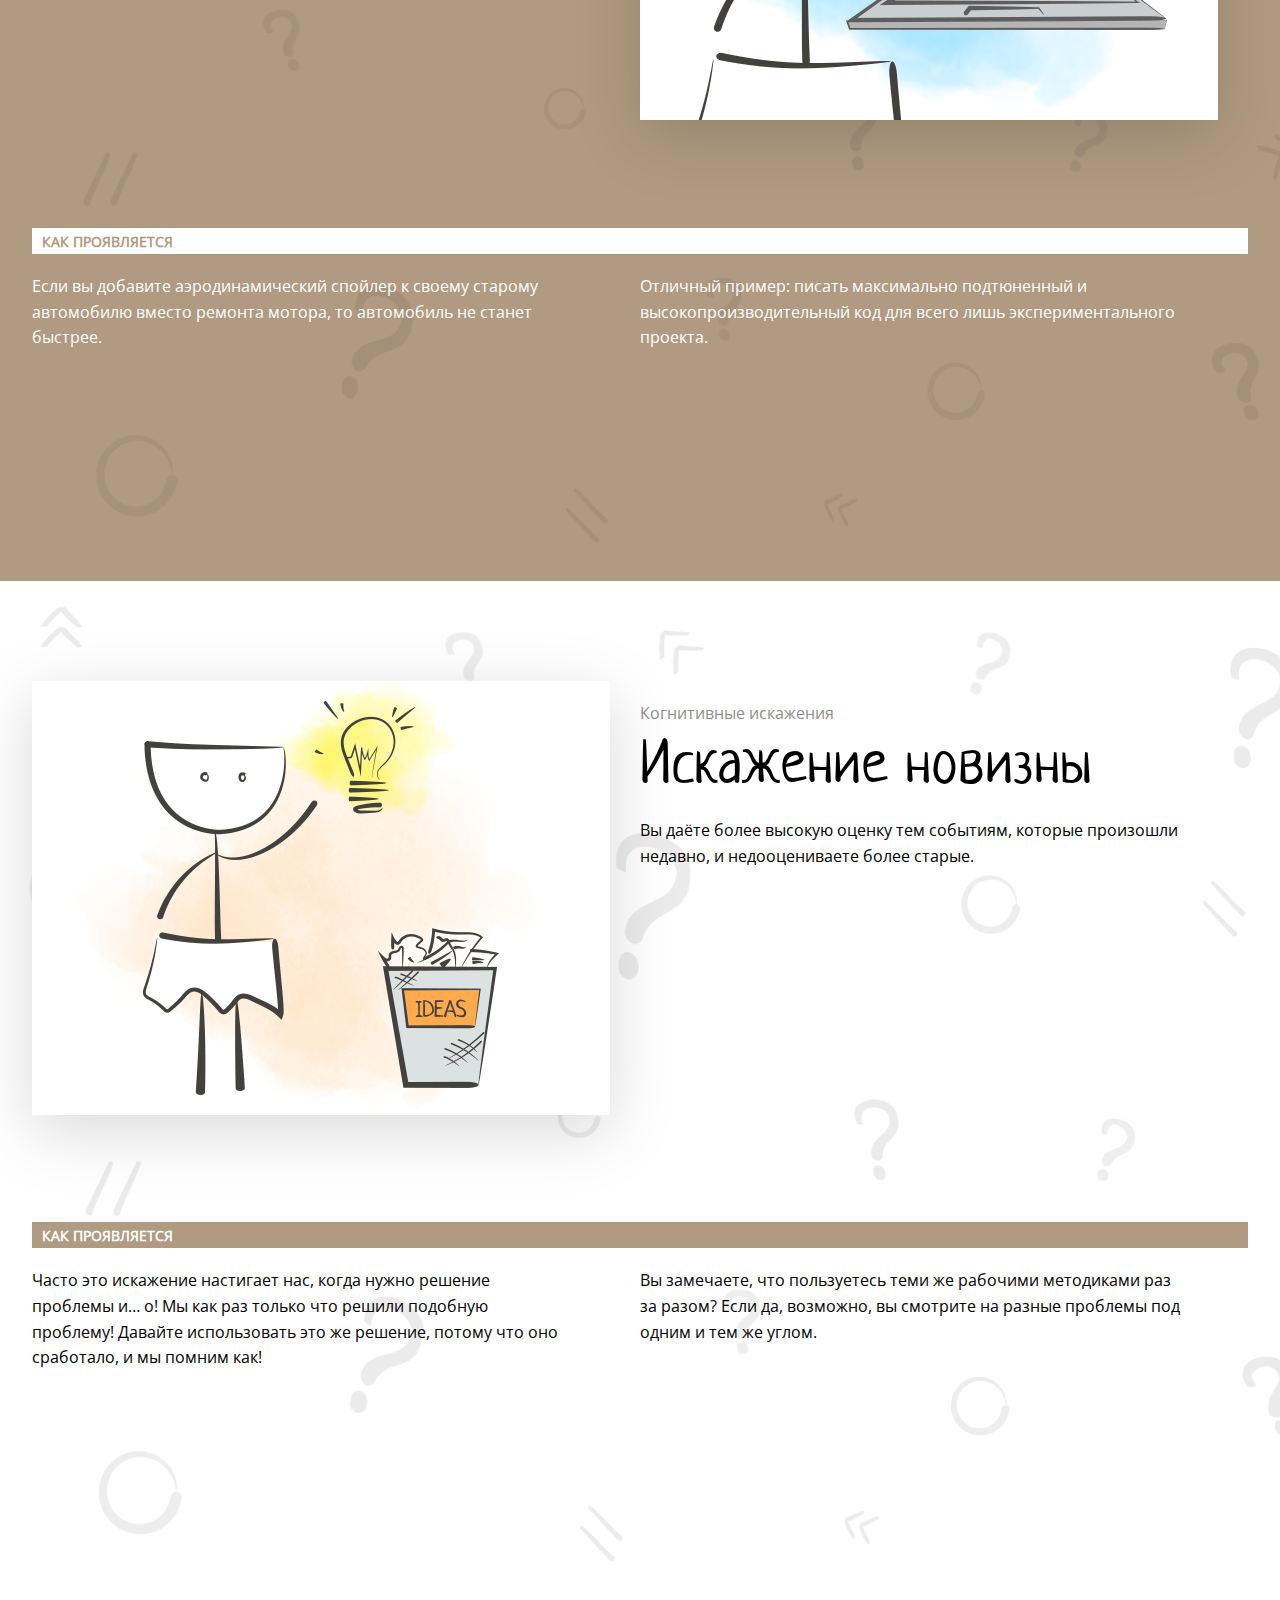
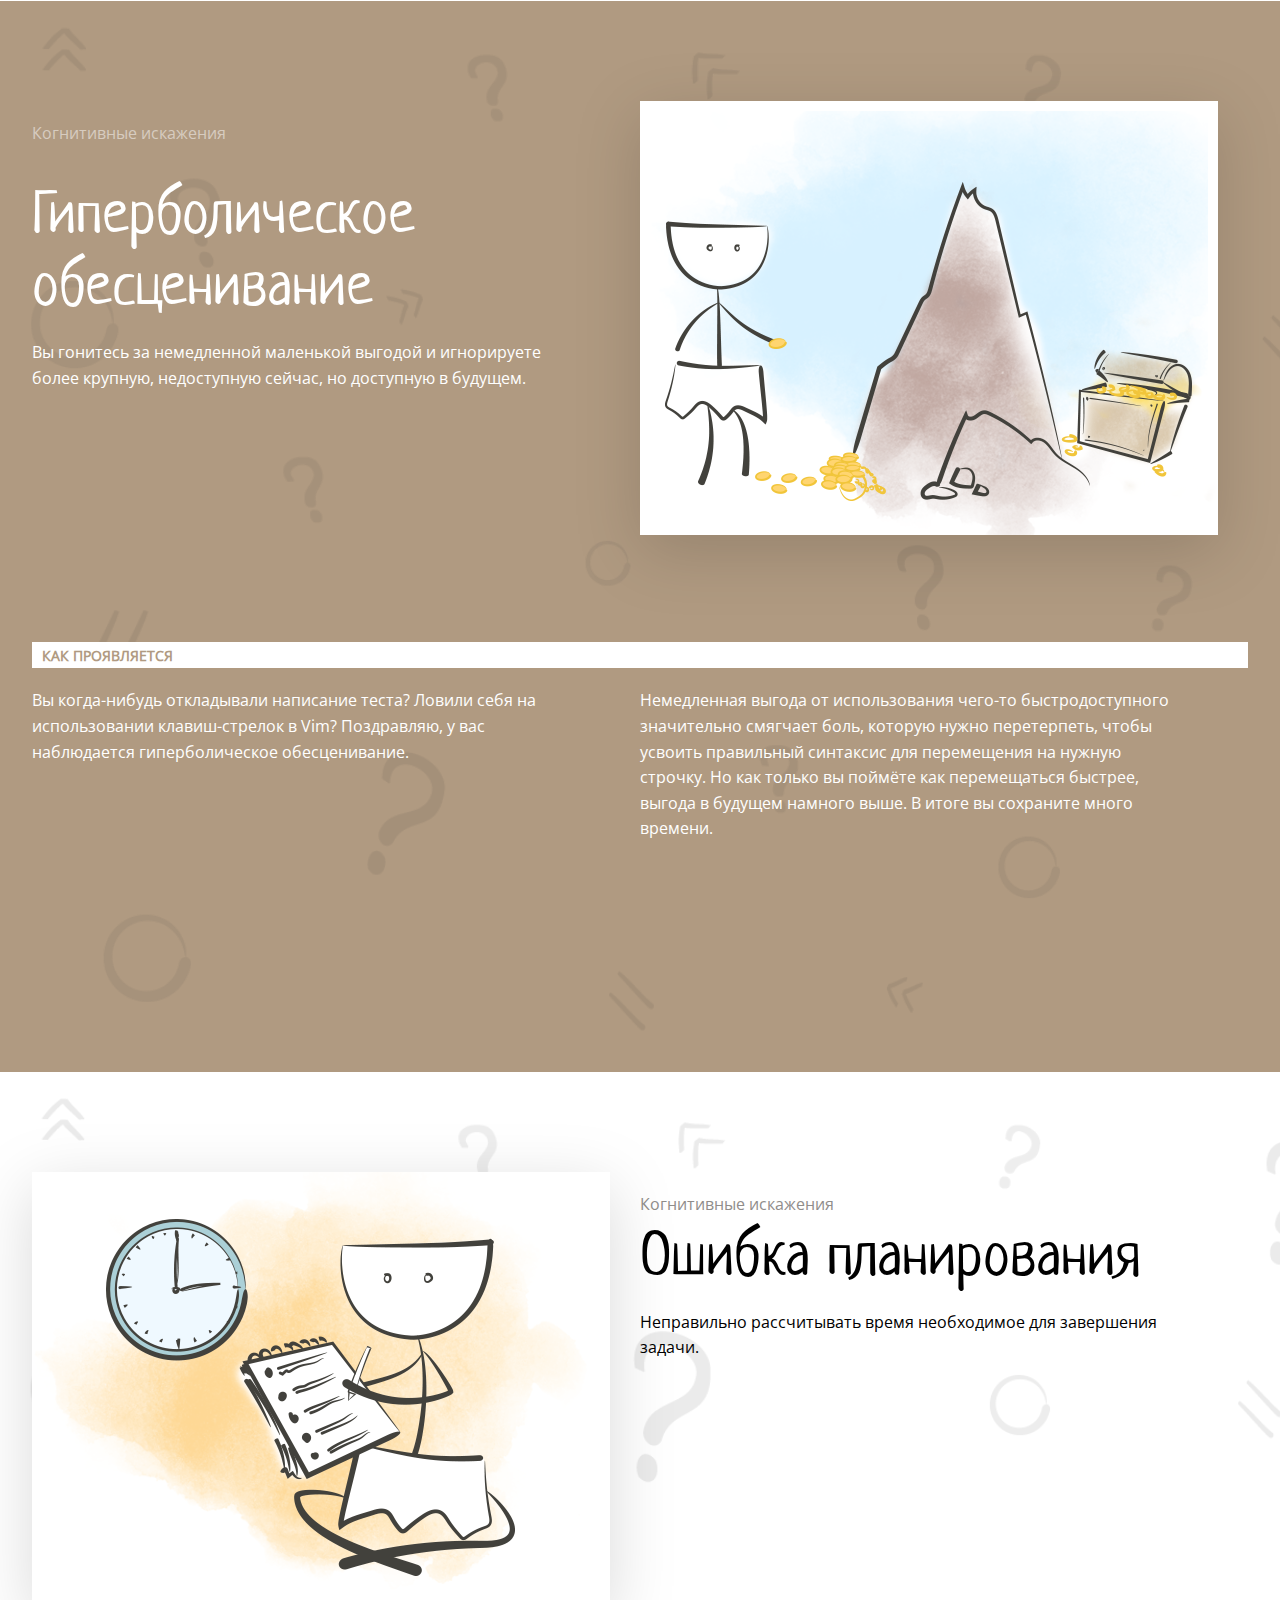
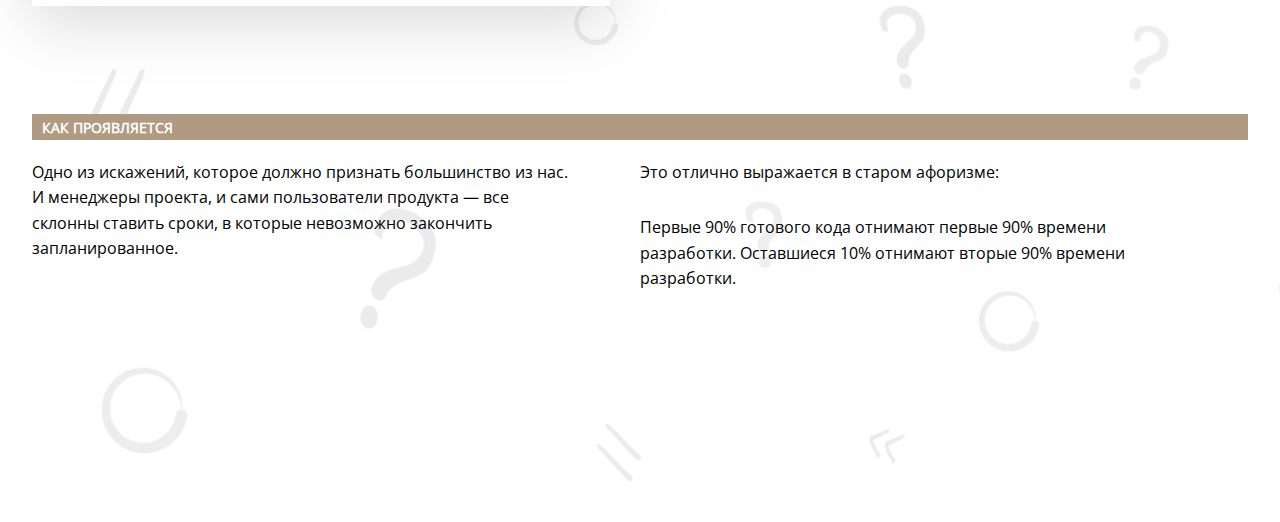
==== commit ccdbbc29: "arti le" ====
--- a/src/index.html
+++ b/src/index.html
@@ -79,25 +79,118 @@
         </nav>
         <section>
             <article id="ikea-effect">
-                <div class="ikea-flex bg">
-                    <div class="conteiner-ikea">
-                        <img src="img/1.png">
-                    </div>
-                    <div class="conteiner-ikea">
+                <div class="article-flex bg">
+                    <div class="conteiner-article">
+                        <img src="img/1.png" class="shadow">
+                    </div>
+                    <div class="conteiner-article">
                         <p class="gray">Когнитивные искажения</p>
                         <h3>Эффект ИКЕА</h3>
                         <p class="title-text">Вы переоцениваете собственные решения, и, как следствие, недооцениваете решения других.</p>
                     </div>
-                    <div class="conteiner-ikea-100">
-                        <div class="conteiner-ikea-p">
-                            <p>Как проявляется</p>
-                        </div>
-                    </div>
-                    <div class="conteiner-ikea">
+                    <div class="conteiner-article-100">
+                        <div class="conteiner-article-h4">
+                            <h4>Как проявляется</h4>
+                        </div>
+                    </div>
+                    <div class="conteiner-article">
                         <p>Когнитивное искажение называется так из-за того, что потребители зачастую предпочитают покупать товары, которые они могут собрать сами, а не уже собранные кем-то.</p>
                     </div>
-                    <div class="conteiner-ikea">
+                    <div class="conteiner-article">
                         <p>Мы склонны переоцнивать наши собственные решения и недооценивать решения других. Если вы когда-то работали в компании, которая использовала тупой внутренний инструмент вместо более удобного готового решения, вы понимаете, о чём я говорю.</p>
+                    </div>
+                </div>
+            </article>
+            <article id="premature-optimization">
+                <div class="article-flex bg bg-brown">
+                    <div class="conteiner-article">
+                        <p class="white-50">Когнитивные искажения</p>
+                        <h3 class="white">Преждевременная оптимизация</h3>
+                        <p class="title-text white">Вы оптимизируете что-то задолго до того, как в этом появляется необходимость.</p>
+                    </div>
+                    <div class="conteiner-article">
+                        <img src="img/2.png" class="shadow">
+                    </div>
+                    <div class="conteiner-article-100">
+                        <div class="conteiner-article-h4-white">
+                            <h4>Как проявляется</h4>
+                        </div>
+                    </div>
+                    <div class="conteiner-article">
+                        <p class="white">Если вы добавите аэродинамический спойлер к своему старому автомобилю вместо ремонта мотора, то автомобиль не станет быстрее.</p>
+                    </div>
+                    <div class="conteiner-article">
+                        <p class="white">Отличный пример: писать максимально подтюненный и высокопроизводительный код для всего лишь экспериментального проекта.</p>
+                    </div>
+                </div>
+            </article>
+            <article id="distortion-of-novelty">
+                <div class="article-flex bg">
+                    <div class="conteiner-article">
+                        <img src="img/3.png" class="shadow">
+                    </div>
+                    <div class="conteiner-article">
+                        <p class="gray">Когнитивные искажения</p>
+                        <h3>Искажение новизны</h3>
+                        <p class="title-text">Вы даёте более высокую оценку тем событиям, которые произошли недавно, и недооцениваете более старые.</p>
+                    </div>
+                    <div class="conteiner-article-100">
+                        <div class="conteiner-article-h4">
+                            <h4>Как проявляется</h4>
+                        </div>
+                    </div>
+                    <div class="conteiner-article">
+                        <p>Часто это искажение настигает нас, когда нужно решение проблемы и… о! Мы как раз только что решили подобную проблему! Давайте использовать это же решение, потому что оно сработало, и мы помним как!</p>
+                    </div>
+                    <div class="conteiner-article">
+                        <p>Вы замечаете, что пользуетесь теми же рабочими методиками раз за разом? Если да, возможно, вы смотрите на разные проблемы под одним и тем же углом.</p>
+                    </div>
+                </div>
+            </article>
+            <article id="hyperbolic-depreciation">
+                <div class="article-flex bg bg-brown">
+                    <div class="conteiner-article">
+                        <p class="white-50">Когнитивные искажения</p>
+                        <h3 class="white">Гиперболическое обесценивание</h3>
+                        <p class="title-text white">Вы гонитесь за немедленной маленькой выгодой и игнорируете более крупную, недоступную сейчас, но доступную в будущем.</p>
+                    </div>
+                    <div class="conteiner-article">
+                        <img src="img/4.png" class="shadow">
+                    </div>
+                    <div class="conteiner-article-100">
+                        <div class="conteiner-article-h4-white">
+                            <h4>Как проявляется</h4>
+                        </div>
+                    </div>
+                    <div class="conteiner-article">
+                        <p class="white">Вы когда-нибудь откладывали написание теста? Ловили себя на использовании клавиш-стрелок в Vim? Поздравляю, у вас наблюдается гиперболическое обесценивание.</p>
+                    </div>
+                    <div class="conteiner-article">
+                        <p class="white">Немедленная выгода от использования чего-то быстродоступного значительно смягчает боль, которую нужно перетерпеть, чтобы усвоить правильный синтаксис для перемещения на нужную строчку. Но как только вы поймёте как перемещаться быстрее, выгода в будущем намного выше. В итоге вы сохраните много времени.</p>
+                    </div>
+                </div>
+            </article>
+            <article id="errors-in-planning">
+                <div class="article-flex bg">
+                    <div class="conteiner-article">
+                        <img src="img/5.png" class="shadow">
+                    </div>
+                    <div class="conteiner-article">
+                        <p class="gray">Когнитивные искажения</p>
+                        <h3>Ошибка планирования</h3>
+                        <p class="title-text">Неправильно рассчитывать время необходимое для завершения задачи.</p>
+                    </div>
+                    <div class="conteiner-article-100">
+                        <div class="conteiner-article-h4">
+                            <h4>Как проявляется</h4>
+                        </div>
+                    </div>
+                    <div class="conteiner-article">
+                        <p>Одно из искажений, которое должно признать большинство из нас. И менеджеры проекта, и сами пользователи продукта — все склонны ставить сроки, в которые невозможно закончить запланированное.</p>
+                    </div>
+                    <div class="conteiner-article">
+                        <p>Это отлично выражается в старом афоризме:</p>
+                        <p>Первые 90% готового кода отнимают первые 90% времени разработки. Оставшиеся 10% отнимают вторые 90% времени разработки.</p>
                     </div>
                 </div>
             </article>
--- a/src/styles/style.css
+++ b/src/styles/style.css
@@ -36,6 +36,19 @@
     position: absolute;
     height: 100%;
     width: 100%;
+    top: 0;
+    z-index: -10;
+}
+
+.bg-brown::after {
+    background-color: #b09a81;
+    top: 0;
+    left: 0;
+    position: absolute;
+    height: 100%;
+    width: 100%;
+    z-index: -20;
+    content: "";
 }
 
 .h1-head {
@@ -54,6 +67,10 @@
 
 .white {
     color: #fff;
+}
+
+.white-50 {
+   color: #D7CCC0;
 }
 
 .img-container {
@@ -219,10 +236,10 @@
     color: #fff;
 } 
 
-.ikea-flex {
+.article-flex {
     display: flex;
     width: 100%;
-    padding: 200px 0 0 0;
+    padding: 100px 0 100px 0;
     justify-content: center;
     flex-wrap: wrap;
     padding-bottom: 100px;
@@ -230,7 +247,7 @@
     position: relative;
 }
 
-.conteiner-ikea {
+.conteiner-article {
     flex-basis: 578px;
     width: 100%;
     justify-content: center;
@@ -238,7 +255,7 @@
     margin: 0 30px 100px 0;
 }
 
-.conteiner-ikea h3{
+.conteiner-article h3{
     font-size: 60px;
     font-family: 'Neucha', sans-serif;
     font-weight: normal;
@@ -268,11 +285,11 @@
     line-height: 28.8px;
 }
 
-.conteiner-ikea-100 {
-    width: 100%;
-}
-
-.conteiner-ikea-p {
+.conteiner-article-100 {
+    width: 100%;
+}
+
+.conteiner-article-h4 {
     width: 1216px;
     height: 26px;
     justify-content: left;
@@ -280,7 +297,7 @@
     margin: 0 auto;
 }
 
-.conteiner-ikea-p p {
+.conteiner-article-h4 h4 {
     margin: 0;
     text-align: left;
     padding-top: 5px;
@@ -291,9 +308,10 @@
     font-style: normal;
     font-size: 14px;
     line-height: 18.8px;
-}
-
-.conteiner-ikea p {
+    text-transform: uppercase;
+}
+
+.conteiner-article p {
     padding: 0;
     text-align: left;
     font-family: 'Open Sans', sans-serif;
@@ -302,4 +320,30 @@
     line-height: 25.6px;
     width: 540px;
     margin-top: 20px;
+}
+
+.conteiner-article-h4-white {
+    width: 1216px;
+    height: 26px;
+    justify-content: left;
+    background: #fff;
+    margin: 0 auto;
+}
+
+.conteiner-article-h4-white h4 {
+    margin: 0;
+    text-align: left;
+    padding-top: 5px;
+    padding-left: 10px;
+    padding-bottom: 5px;
+    color: #b09a81;
+    font-family: 'Open Sans', sans-serif;
+    font-style: normal;
+    font-size: 14px;
+    line-height: 18.8px;
+    text-transform: uppercase;
+}
+
+.shadow {
+    filter: drop-shadow(0 16px 32px rgba(0, 0, 0, 0.15));
 }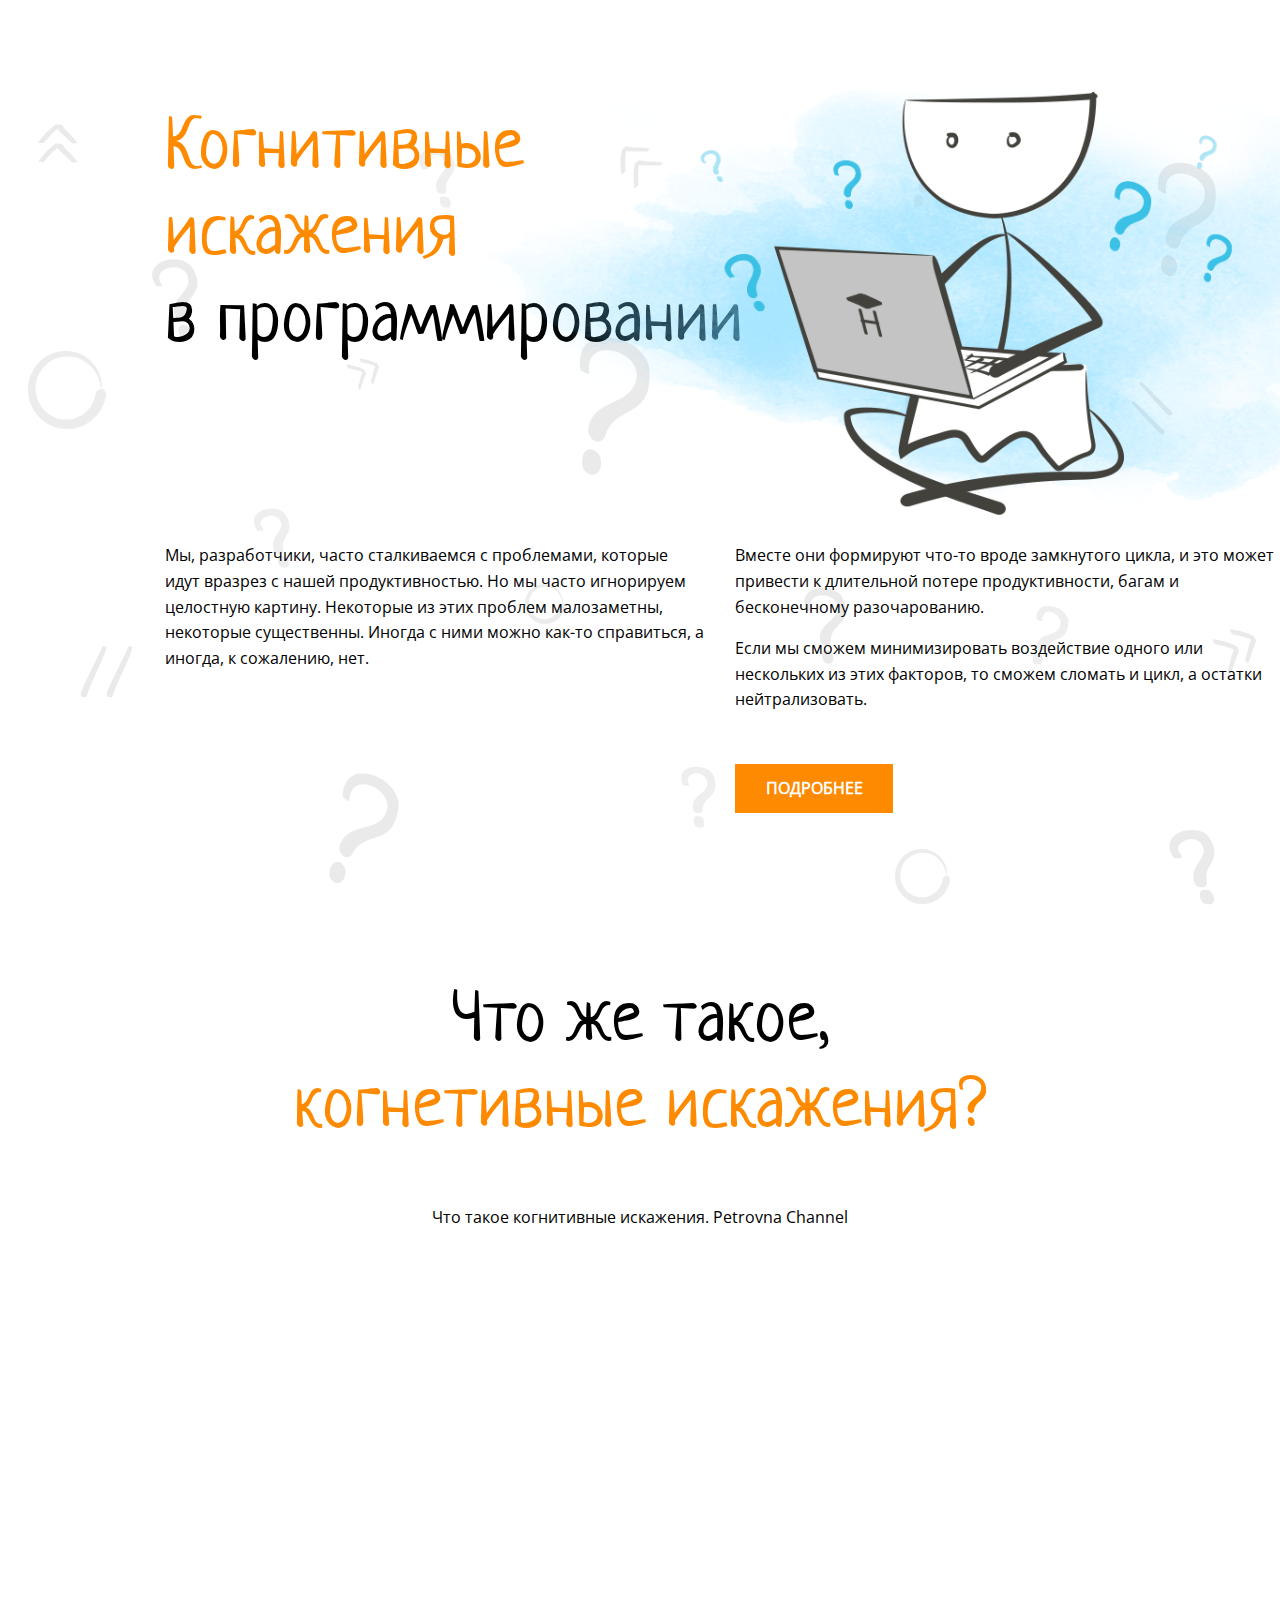
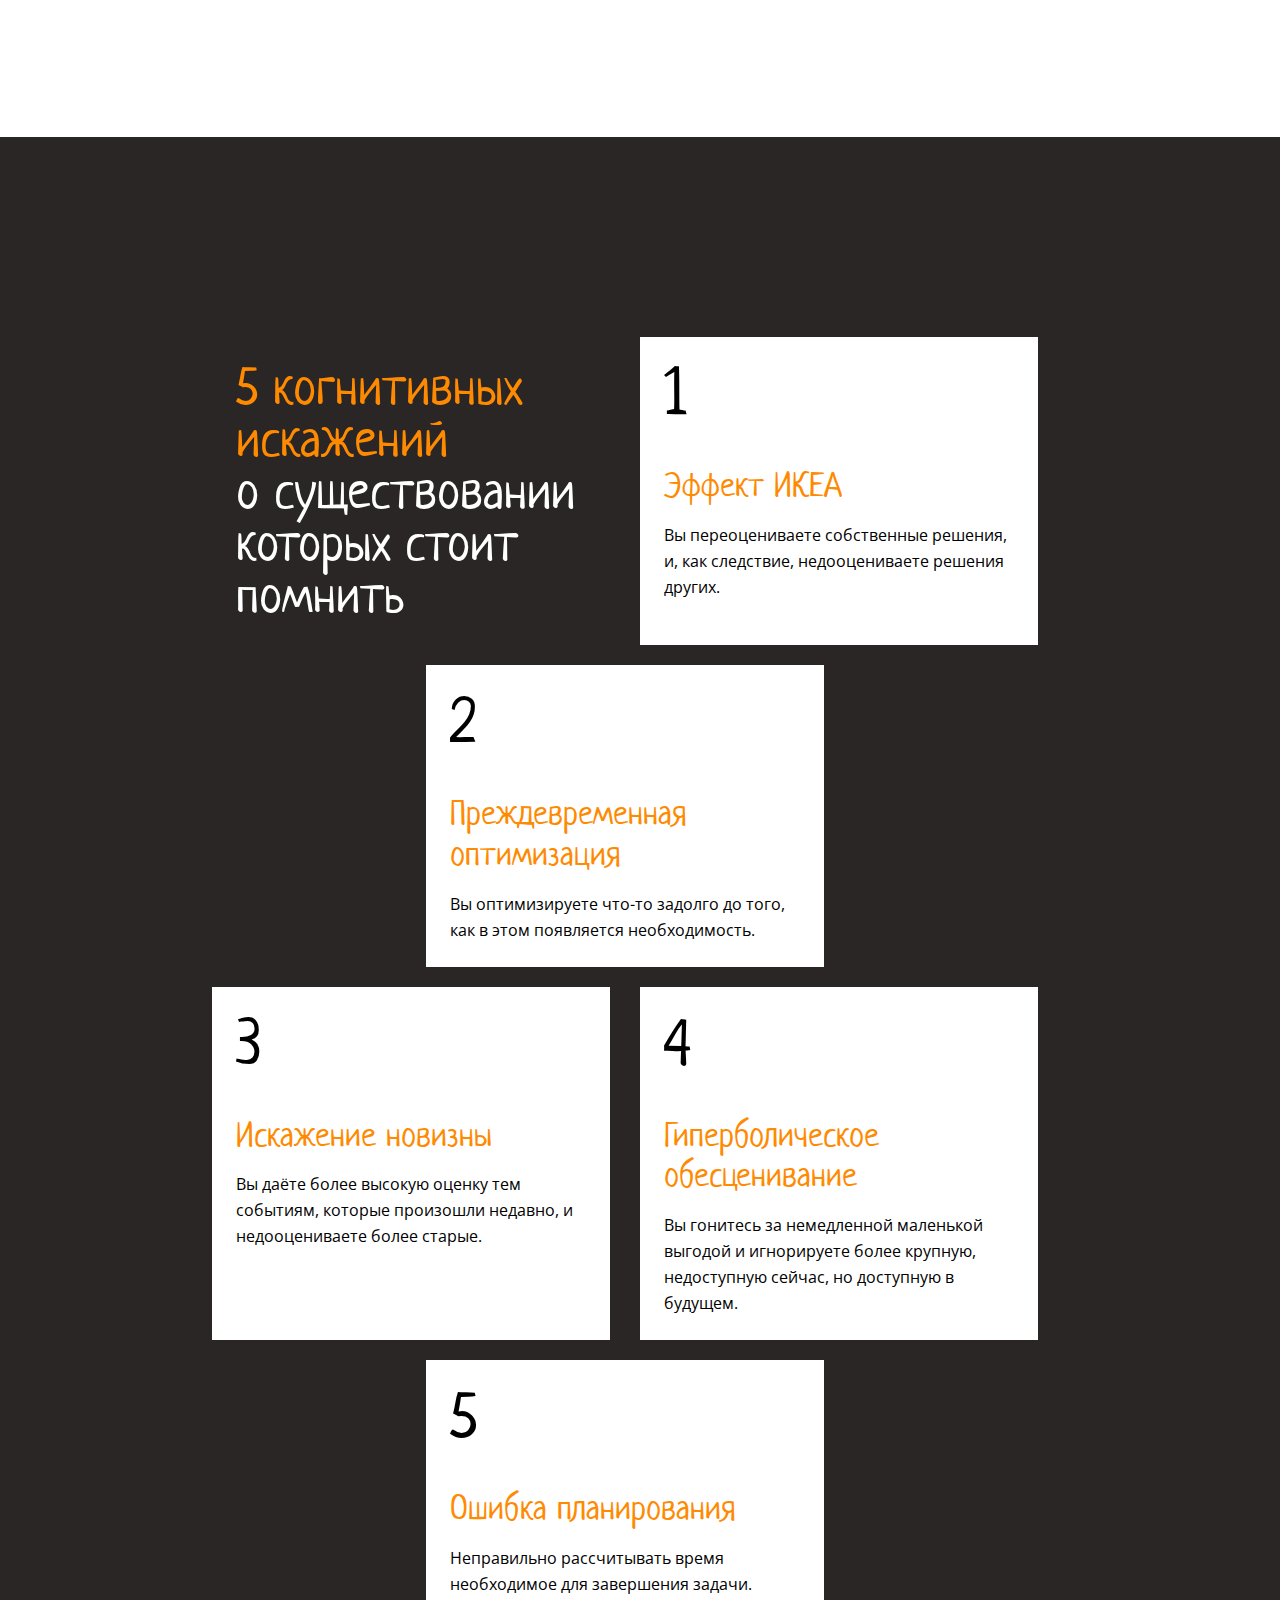
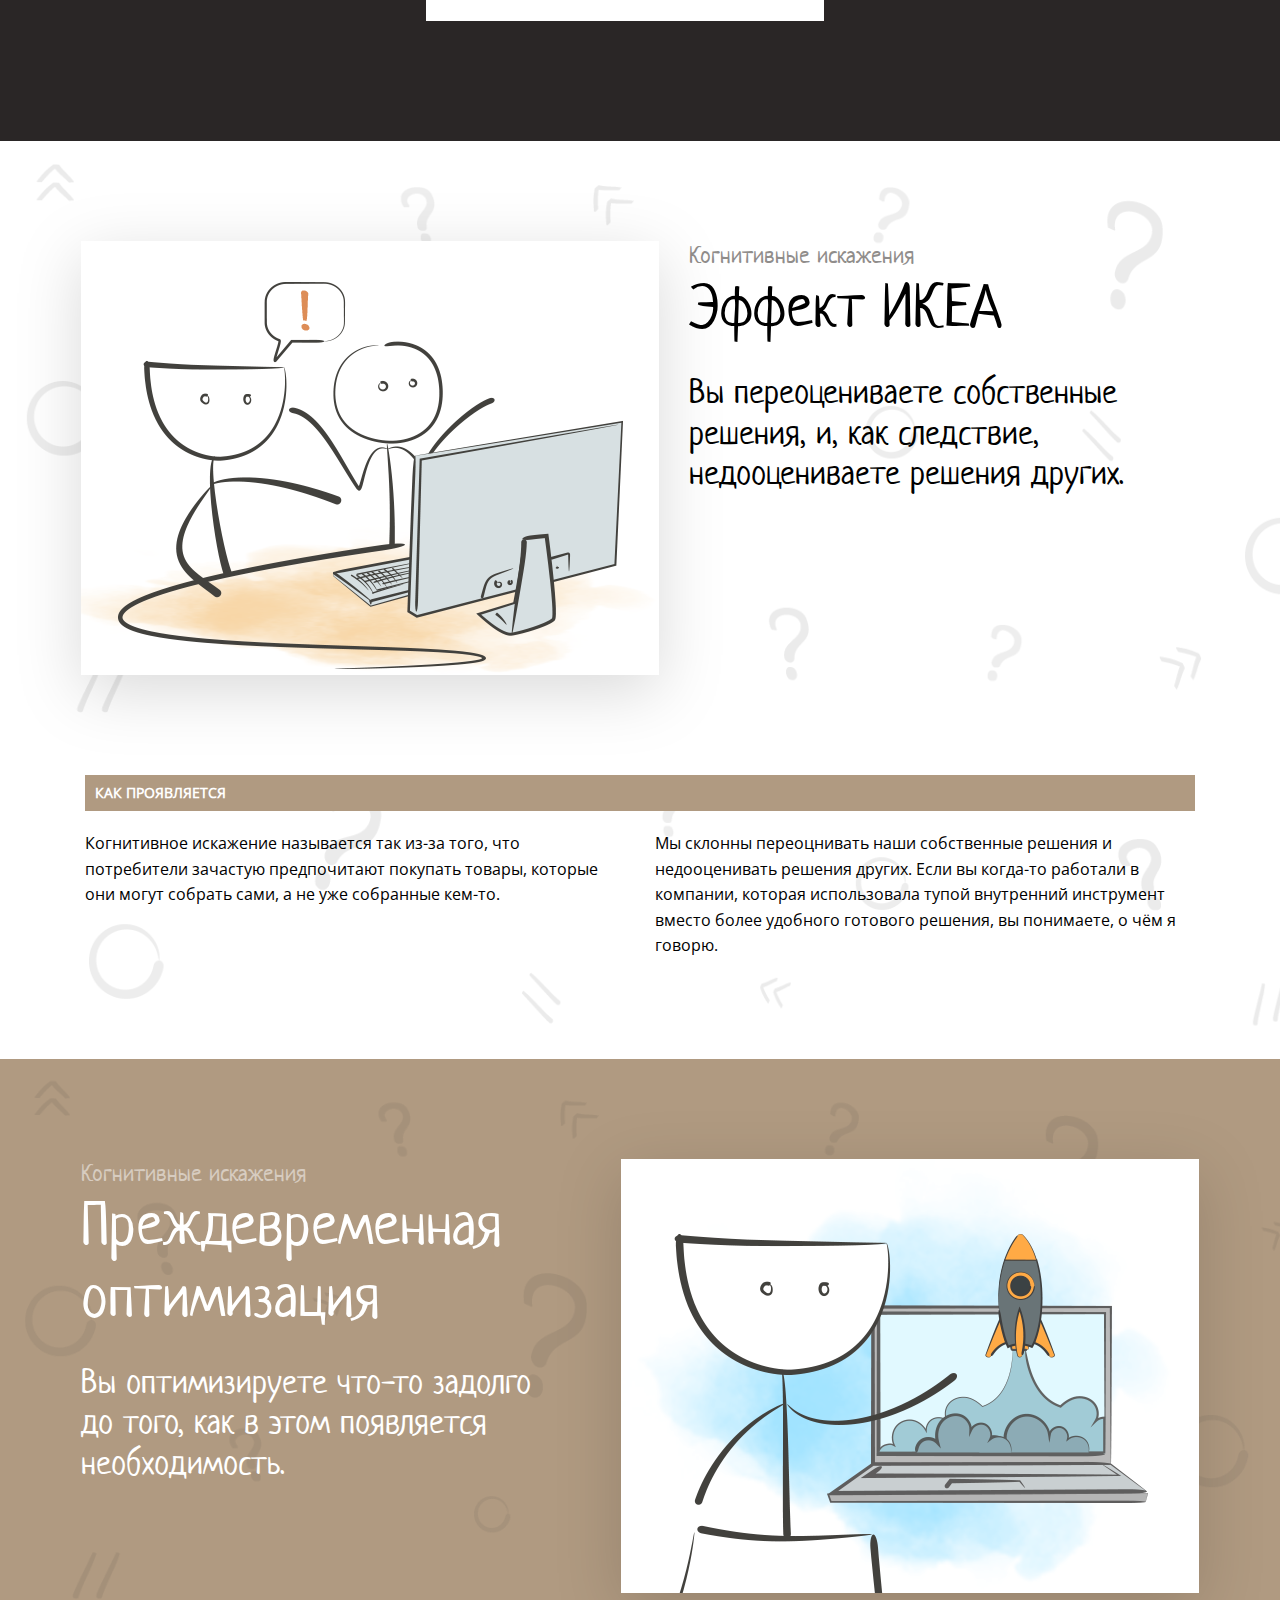
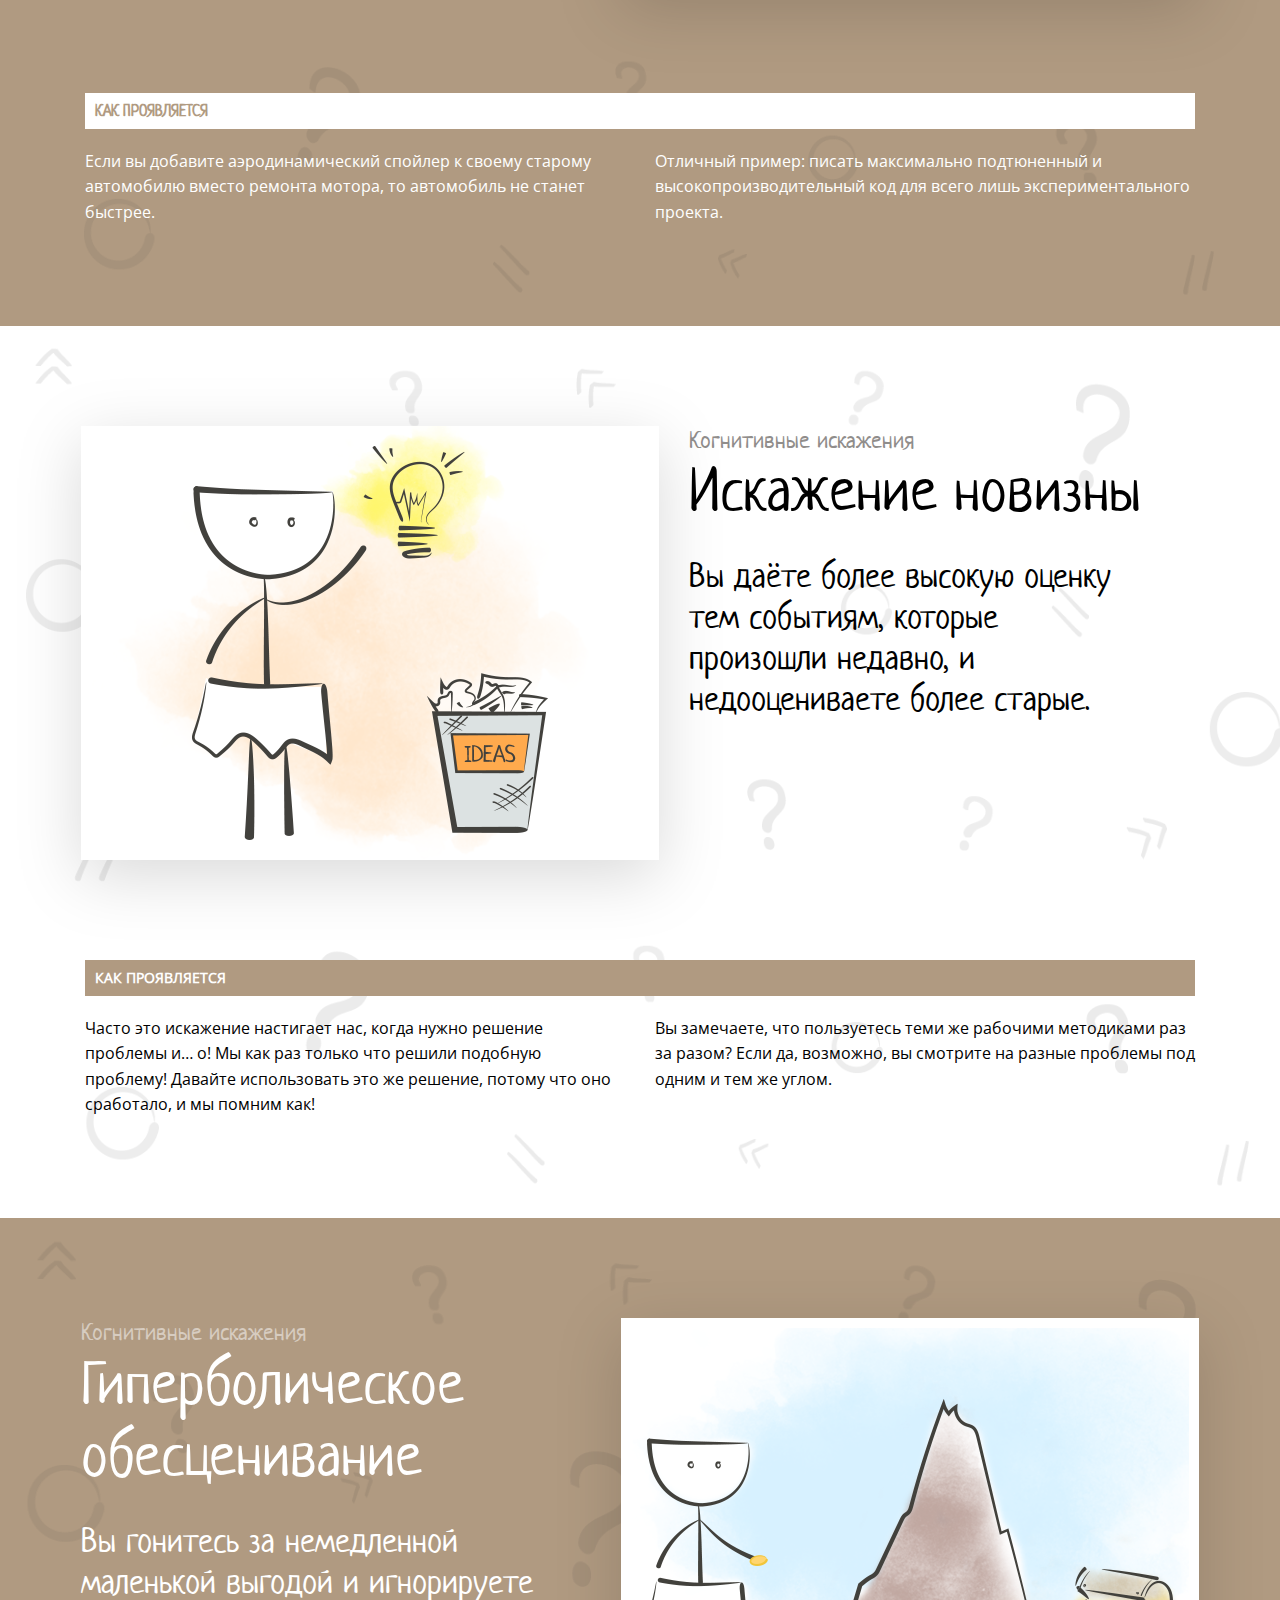
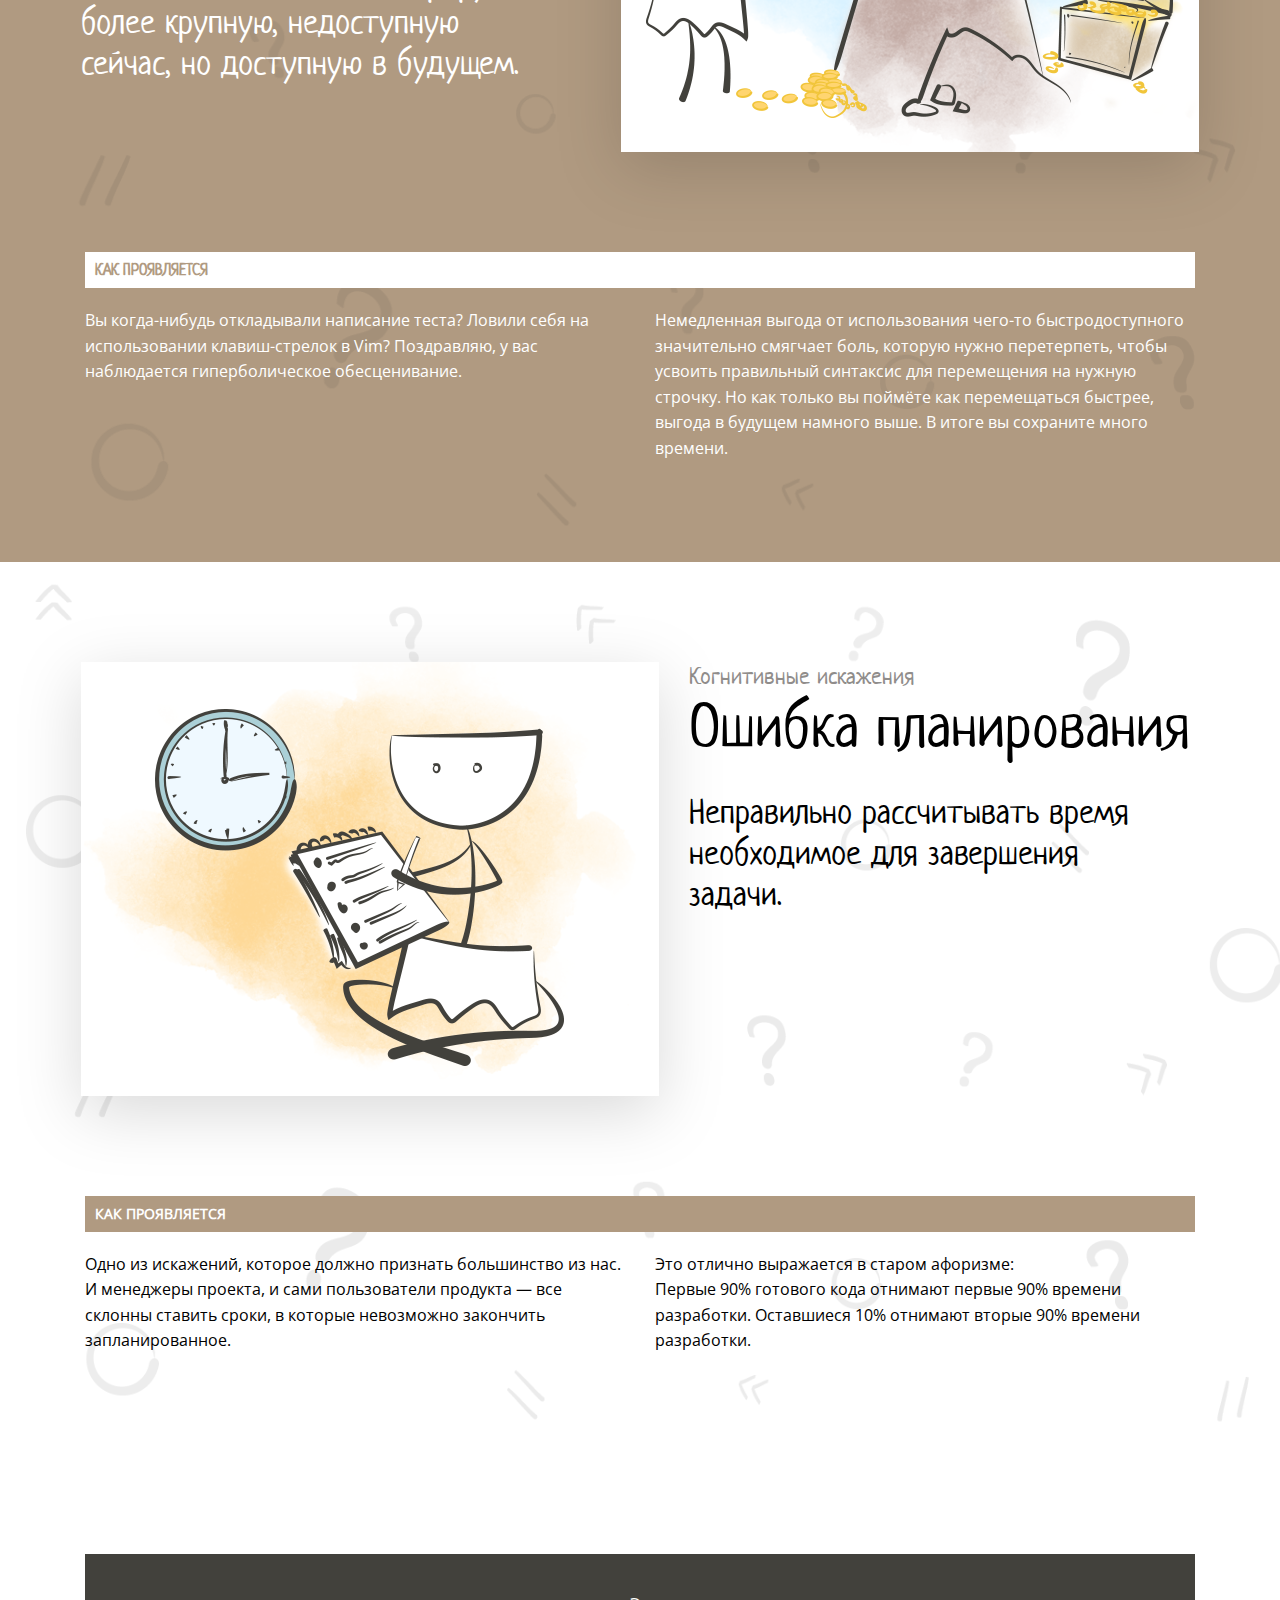
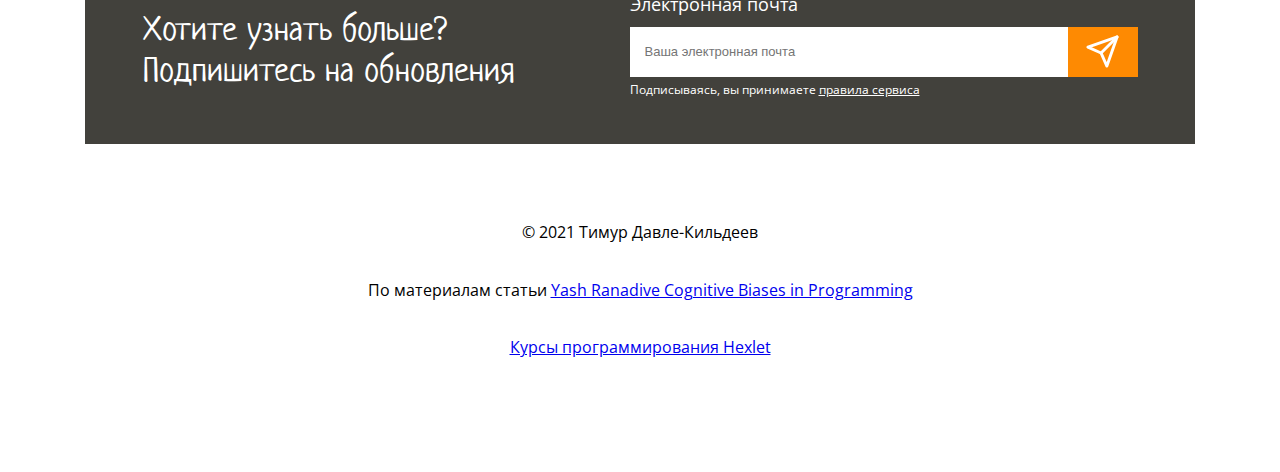
==== commit 59a55718: "finish" ====
--- a/src/index.html
+++ b/src/index.html
@@ -80,124 +80,142 @@
         <section>
             <article id="ikea-effect">
                 <div class="article-flex bg">
-                    <div class="conteiner-article">
-                        <img src="img/1.png" class="shadow">
-                    </div>
-                    <div class="conteiner-article">
-                        <p class="gray">Когнитивные искажения</p>
-                        <h3>Эффект ИКЕА</h3>
-                        <p class="title-text">Вы переоцениваете собственные решения, и, как следствие, недооцениваете решения других.</p>
-                    </div>
-                    <div class="conteiner-article-100">
-                        <div class="conteiner-article-h4">
-                            <h4>Как проявляется</h4>
-                        </div>
-                    </div>
-                    <div class="conteiner-article">
-                        <p>Когнитивное искажение называется так из-за того, что потребители зачастую предпочитают покупать товары, которые они могут собрать сами, а не уже собранные кем-то.</p>
-                    </div>
-                    <div class="conteiner-article">
-                        <p>Мы склонны переоцнивать наши собственные решения и недооценивать решения других. Если вы когда-то работали в компании, которая использовала тупой внутренний инструмент вместо более удобного готового решения, вы понимаете, о чём я говорю.</p>
-                    </div>
-                </div>
+                    <div class="article-flex top">
+                        <div class="conteiner-article">
+                            <img src="img/1.png" class="shadow">
+                        </div>
+                        <div class="conteiner-article">
+                            <p class="gray">Когнитивные искажения</p>
+                            <h3>Эффект ИКЕА</h3>
+                            <div class="title-text">Вы переоцениваете собственные решения, и, как следствие, недооцениваете решения других.</div>
+                        </div>
+                    </div>
+                    <div class="bottom">
+                            <h4 class="conteiner-article-h4">Как проявляется</h4>
+                        <div class="conteiner-article p-description">
+                            <p>Когнитивное искажение называется так из-за того, что потребители зачастую предпочитают покупать товары, которые они могут собрать сами, а не уже собранные кем-то.</p>
+                        </div>
+                        <div class="conteiner-article p-description">
+                            <p>Мы склонны переоцнивать наши собственные решения и недооценивать решения других. Если вы когда-то работали в компании, которая использовала тупой внутренний инструмент вместо более удобного готового решения, вы понимаете, о чём я говорю.</p>
+                        </div>
+                    </div>                
+                </div> 
             </article>
             <article id="premature-optimization">
                 <div class="article-flex bg bg-brown">
-                    <div class="conteiner-article">
-                        <p class="white-50">Когнитивные искажения</p>
-                        <h3 class="white">Преждевременная оптимизация</h3>
-                        <p class="title-text white">Вы оптимизируете что-то задолго до того, как в этом появляется необходимость.</p>
-                    </div>
-                    <div class="conteiner-article">
-                        <img src="img/2.png" class="shadow">
-                    </div>
-                    <div class="conteiner-article-100">
-                        <div class="conteiner-article-h4-white">
-                            <h4>Как проявляется</h4>
-                        </div>
-                    </div>
-                    <div class="conteiner-article">
-                        <p class="white">Если вы добавите аэродинамический спойлер к своему старому автомобилю вместо ремонта мотора, то автомобиль не станет быстрее.</p>
-                    </div>
-                    <div class="conteiner-article">
-                        <p class="white">Отличный пример: писать максимально подтюненный и высокопроизводительный код для всего лишь экспериментального проекта.</p>
-                    </div>
-                </div>
+                    <div class="article-flex top">
+                        <div class="conteiner-article mrg-0">
+                            <p class="white-50">Когнитивные искажения</p>
+                            <h3 class="white">Преждевременная оптимизация</h3>
+                            <p class="title-text white">Вы оптимизируете что-то задолго до того, как в этом появляется необходимость.</p>
+                        </div>
+                        <div class="conteiner-article mrg-0">
+                            <img src="img/2.png" class="shadow">
+                        </div>
+                    </div>
+                    <div class="bottom">
+                            <h4 class="conteiner-article-h4-white">Как проявляется</h4>
+                        <div class="conteiner-article p-description">
+                            <p class="white">Если вы добавите аэродинамический спойлер к своему старому автомобилю вместо ремонта мотора, то автомобиль не станет быстрее.</p>
+                        </div>
+                        <div class="conteiner-article p-description">
+                            <p class="white">Отличный пример: писать максимально подтюненный и высокопроизводительный код для всего лишь экспериментального проекта.</p>
+                        </div>
+                    </div>                
+                </div> 
             </article>
             <article id="distortion-of-novelty">
                 <div class="article-flex bg">
-                    <div class="conteiner-article">
-                        <img src="img/3.png" class="shadow">
-                    </div>
-                    <div class="conteiner-article">
-                        <p class="gray">Когнитивные искажения</p>
-                        <h3>Искажение новизны</h3>
-                        <p class="title-text">Вы даёте более высокую оценку тем событиям, которые произошли недавно, и недооцениваете более старые.</p>
-                    </div>
-                    <div class="conteiner-article-100">
-                        <div class="conteiner-article-h4">
-                            <h4>Как проявляется</h4>
-                        </div>
-                    </div>
-                    <div class="conteiner-article">
-                        <p>Часто это искажение настигает нас, когда нужно решение проблемы и… о! Мы как раз только что решили подобную проблему! Давайте использовать это же решение, потому что оно сработало, и мы помним как!</p>
-                    </div>
-                    <div class="conteiner-article">
-                        <p>Вы замечаете, что пользуетесь теми же рабочими методиками раз за разом? Если да, возможно, вы смотрите на разные проблемы под одним и тем же углом.</p>
-                    </div>
-                </div>
+                    <div class="article-flex top">
+                        <div class="conteiner-article">
+                            <img src="img/3.png" class="shadow">
+                        </div>
+                        <div class="conteiner-article">
+                            <p class="gray">Когнитивные искажения</p>
+                            <h3>Искажение новизны</h3>
+                            <div class="title-text">Вы даёте более высокую оценку тем событиям, которые произошли недавно, и недооцениваете более старые.</div>
+                        </div>
+                    </div>
+                    <div class="bottom">
+                            <h4 class="conteiner-article-h4">Как проявляется</h4>
+                        <div class="conteiner-article p-description">
+                            <p>Часто это искажение настигает нас, когда нужно решение проблемы и… о! Мы как раз только что решили подобную проблему! Давайте использовать это же решение, потому что оно сработало, и мы помним как!</p>
+                        </div>
+                        <div class="conteiner-article p-description">
+                            <p>Вы замечаете, что пользуетесь теми же рабочими методиками раз за разом? Если да, возможно, вы смотрите на разные проблемы под одним и тем же углом.</p>
+                        </div>
+                    </div>                
+                </div> 
             </article>
             <article id="hyperbolic-depreciation">
                 <div class="article-flex bg bg-brown">
-                    <div class="conteiner-article">
-                        <p class="white-50">Когнитивные искажения</p>
-                        <h3 class="white">Гиперболическое обесценивание</h3>
-                        <p class="title-text white">Вы гонитесь за немедленной маленькой выгодой и игнорируете более крупную, недоступную сейчас, но доступную в будущем.</p>
-                    </div>
-                    <div class="conteiner-article">
-                        <img src="img/4.png" class="shadow">
-                    </div>
-                    <div class="conteiner-article-100">
-                        <div class="conteiner-article-h4-white">
-                            <h4>Как проявляется</h4>
-                        </div>
-                    </div>
-                    <div class="conteiner-article">
-                        <p class="white">Вы когда-нибудь откладывали написание теста? Ловили себя на использовании клавиш-стрелок в Vim? Поздравляю, у вас наблюдается гиперболическое обесценивание.</p>
-                    </div>
-                    <div class="conteiner-article">
-                        <p class="white">Немедленная выгода от использования чего-то быстродоступного значительно смягчает боль, которую нужно перетерпеть, чтобы усвоить правильный синтаксис для перемещения на нужную строчку. Но как только вы поймёте как перемещаться быстрее, выгода в будущем намного выше. В итоге вы сохраните много времени.</p>
-                    </div>
-                </div>
-            </article>
+                    <div class="article-flex top">
+                        <div class="conteiner-article mrg-0">
+                            <p class="white-50">Когнитивные искажения</p>
+                            <h3 class="white">Гиперболическое обесценивание</h3>
+                            <p class="title-text white">Вы гонитесь за немедленной маленькой выгодой и игнорируете более крупную, недоступную сейчас, но доступную в будущем.</p>
+                        </div>
+                        <div class="conteiner-article mrg-0">
+                            <img src="img/4.png" class="shadow">
+                        </div>
+                    </div>
+                    <div class="bottom">
+                            <h4 class="conteiner-article-h4-white">Как проявляется</h4>
+                        <div class="conteiner-article p-description">
+                            <p class="white">Вы когда-нибудь откладывали написание теста? Ловили себя на использовании клавиш-стрелок в Vim? Поздравляю, у вас наблюдается гиперболическое обесценивание.</p>
+                        </div>
+                        <div class="conteiner-article p-description">
+                            <p class="white">Немедленная выгода от использования чего-то быстродоступного значительно смягчает боль, которую нужно перетерпеть, чтобы усвоить правильный синтаксис для перемещения на нужную строчку. Но как только вы поймёте как перемещаться быстрее, выгода в будущем намного выше. В итоге вы сохраните много времени.</p>
+                        </div>
+                    </div>                
+                </div> 
+            </article>
+
             <article id="errors-in-planning">
                 <div class="article-flex bg">
-                    <div class="conteiner-article">
-                        <img src="img/5.png" class="shadow">
-                    </div>
-                    <div class="conteiner-article">
-                        <p class="gray">Когнитивные искажения</p>
-                        <h3>Ошибка планирования</h3>
-                        <p class="title-text">Неправильно рассчитывать время необходимое для завершения задачи.</p>
-                    </div>
-                    <div class="conteiner-article-100">
-                        <div class="conteiner-article-h4">
-                            <h4>Как проявляется</h4>
-                        </div>
-                    </div>
-                    <div class="conteiner-article">
-                        <p>Одно из искажений, которое должно признать большинство из нас. И менеджеры проекта, и сами пользователи продукта — все склонны ставить сроки, в которые невозможно закончить запланированное.</p>
-                    </div>
-                    <div class="conteiner-article">
-                        <p>Это отлично выражается в старом афоризме:</p>
-                        <p>Первые 90% готового кода отнимают первые 90% времени разработки. Оставшиеся 10% отнимают вторые 90% времени разработки.</p>
-                    </div>
-                </div>
+                    <div class="article-flex top">
+                        <div class="conteiner-article">
+                            <img src="img/5.png" class="shadow">
+                        </div>
+                        <div class="conteiner-article">
+                            <p class="gray">Когнитивные искажения</p>
+                            <h3>Ошибка планирования</h3>
+                            <div class="title-text">Неправильно рассчитывать время необходимое для завершения задачи.</div>
+                        </div>
+                    </div>
+                    <div class="bottom">
+                            <h4 class="conteiner-article-h4">Как проявляется</h4>
+                        <div class="conteiner-article p-description">
+                            <p>Одно из искажений, которое должно признать большинство из нас. И менеджеры проекта, и сами пользователи продукта — все склонны ставить сроки, в которые невозможно закончить запланированное.</p>
+                        </div>
+                        <div class="conteiner-article p-description">
+                            <p>Это отлично выражается в старом афоризме:</p>
+                            <p>Первые 90% готового кода отнимают первые 90% времени разработки. Оставшиеся 10% отнимают вторые 90% времени разработки.</p>
+                        </div>
+                    </div>                
+                </div> 
             </article>
         </section>
     </main>
     <footer>
-
+        <div class="footer-flex">
+            <div class="footer-info white">Хотите узнать больше?<br> Подпишитесь на обновления</div>
+            <div>
+                <p class="form-name white">Электронная почта</p>
+                <form>
+                    <label>
+                        <input type="email" name="mail" placeholder="Ваша электронная почта" class="inp">
+                    </label>
+                    <button frame class="footer-btn"></button>
+                </form>
+                <p class="footer-link white">Подписываясь, вы принимаете <a href="#">правила сервиса</a></p>
+            </div>
+        </div>
+        <div class="info">
+            <p class="my-name">© 2021 Тимур Давле-Кильдеев</p>
+            <p class="cognitive-biases">По материалам статьи <a href="https://medium.com/hackernoon/cognitive-biases-in-programming-5e937707c27b">Yash Ranadive Cognitive Biases in Programming</a></p>
+            <p><a href="https://hexlet.io">Курсы программирования Hexlet</a></p>
+        </div>
     </footer>
 </body>
 </html>
--- a/src/styles/style.css
+++ b/src/styles/style.css
@@ -22,6 +22,17 @@
 }
 
 header {
+    width: max-content;
+    margin: 0 auto;
+    position: relative;
+}
+
+main {
+    margin: 0 auto;
+    position: relative;
+}
+
+footer {
     width: max-content;
     margin: 0 auto;
     position: relative;
@@ -121,11 +132,6 @@
     text-align: center;
 }
 
-main {
-    margin: 0 auto;
-    position: relative;
-}
-
 main h2 {
     text-align: center;
     line-height: 86.4px;
@@ -247,12 +253,24 @@
     position: relative;
 }
 
+.article-flex .top {
+    margin: 0;
+    padding: 0;
+}
+
+.article-flex .bottom {
+    flex-grow: 0;
+    flex-shrink: 0;
+    column-count: 2;
+    column-gap: 30px;
+}
+
 .conteiner-article {
-    flex-basis: 578px;
+    flex-basis: 502px;
     width: 100%;
     justify-content: center;
     flex-wrap: wrap;
-    margin: 0 30px 100px 0;
+    margin-left: 30px;
 }
 
 .conteiner-article h3{
@@ -264,7 +282,7 @@
     line-height: 72px;
 }
 
-.title-text {
+.conteiner-article .title-text {
     font-size: 34px;
     font-family: 'Neucha', sans-serif;
     font-weight: normal;
@@ -275,7 +293,7 @@
     width: 452px;
 }
 
-.gray{
+.conteiner-article .gray{
     color: #908D8B;
     font-size: 24px;
     font-family: 'Neucha', sans-serif;
@@ -285,29 +303,45 @@
     line-height: 28.8px;
 }
 
+.conteiner-article .white-50 {
+    color: #d7ccc0;
+    font-size: 24px;
+    font-family: 'Neucha', sans-serif;
+    font-weight: normal;
+    text-align: left;
+    margin: 0;
+    line-height: 28.8px;
+}
+
 .conteiner-article-100 {
     width: 100%;
 }
 
 .conteiner-article-h4 {
-    width: 1216px;
+    font-size: 14px;
+    font-family: 'Open Sans', sans-serif;
+    font-style: normal;
+    color: #fff;
+    padding: 5px 10px;
     height: 26px;
     justify-content: left;
     background: #B09A81;
-    margin: 0 auto;
-}
-
-.conteiner-article-h4 h4 {
-    margin: 0;
-    text-align: left;
-    padding-top: 5px;
-    padding-left: 10px;
-    padding-bottom: 5px;
-    color: #fff;
-    font-family: 'Open Sans', sans-serif;
-    font-style: normal;
-    font-size: 14px;
-    line-height: 18.8px;
+    margin: 100px 0 20px 0;
+    column-span: all;
+    text-transform: uppercase;
+}
+
+.conteiner-article-h4-white {
+    font-size: 16px;
+    font-family: 'Neucha', sans-serif;
+    font-style: normal;
+    color: #b09a81;
+    padding: 5px 10px;
+    height: 26px;
+    justify-content: left;
+    background: #fff;
+    margin: 100px 0 20px 0;
+    column-span: all;
     text-transform: uppercase;
 }
 
@@ -319,31 +353,128 @@
     font-size: 16px;
     line-height: 25.6px;
     width: 540px;
-    margin-top: 20px;
-}
-
-.conteiner-article-h4-white {
-    width: 1216px;
-    height: 26px;
-    justify-content: left;
-    background: #fff;
-    margin: 0 auto;
-}
-
-.conteiner-article-h4-white h4 {
-    margin: 0;
-    text-align: left;
-    padding-top: 5px;
-    padding-left: 10px;
-    padding-bottom: 5px;
-    color: #b09a81;
-    font-family: 'Open Sans', sans-serif;
-    font-style: normal;
-    font-size: 14px;
-    line-height: 18.8px;
-    text-transform: uppercase;
+    margin: 0;
+}
+
+.p-description {
+    break-inside: avoid;
+    margin: 0;
 }
 
 .shadow {
     filter: drop-shadow(0 16px 32px rgba(0, 0, 0, 0.15));
+    vertical-align: middle;
+}
+
+.mrg-0 {
+    margin: 0;
+}
+
+.footer-flex {
+    display: flex;
+    width: 1110px;
+    height: 190px;
+    background: #42413C;
+    justify-content: center;
+    flex-wrap: wrap;
+    margin-top: 100px;
+    justify-content: space-around;
+}
+
+.footer-info {
+    font-size: 34px;
+    font-family: 'Neucha', sans-serif;
+    font-weight: normal;
+    text-align: left;
+    margin: 0;
+    line-height: 40.8px;
+    padding-top: 55px;
+}
+
+.sr-only {
+    position: absolute;
+    width: 1px;
+    height: 1px;
+    padding: 0;
+    border: 0;
+    overflow: hidden;
+    white-space: nowrap;
+}
+
+.form-name {
+    font-family: 'Open Sans', sans-serif;
+    font-style: normal;
+    font-size: 18px;
+    margin: 38px 0 9px 0;
+}
+
+form {
+    display: flex;
+}
+
+form input{
+    position: relative;
+    display: block;
+    width: 423px;
+    height: 50px;
+    padding: 0;
+    border: none;
+    text-decoration: none;
+}
+
+.footer-link {
+    font-family: 'Open Sans', sans-serif;
+    font-style: normal;
+    font-size: 12px;
+    margin: 0;
+}
+
+.footer-link a {
+    text-decoration: underline;
+    cursor: pointer;
+    color: #fff;
+}
+
+.footer-btn {
+    position: relative;
+    display: block;
+    width: 70px;
+    height: 50px;
+    padding: 0;
+    border: none;
+    text-decoration: none;
+    cursor: pointer;
+    background: #fe8a02;
+}
+
+[frame]::before {
+    position: absolute;
+    top: 0;
+    right: 0;
+    bottom: 0;
+    left: 0;
+    display: block;
+    background: url("../img/send.svg") center / 50% 70% no-repeat;
+    content: "";
+}
+
+.inp {
+    padding-left: 15px;
+    font-size: 13px;
+    color: #757575;
+
+}
+
+.info {
+    text-align: center;
+    margin-top: 76px;
+    margin-bottom: 111px;
+}
+
+.my-name {
+    padding-bottom: 16px;
+}
+
+.cognitive-biases {
+    padding-bottom: 16px;
 }